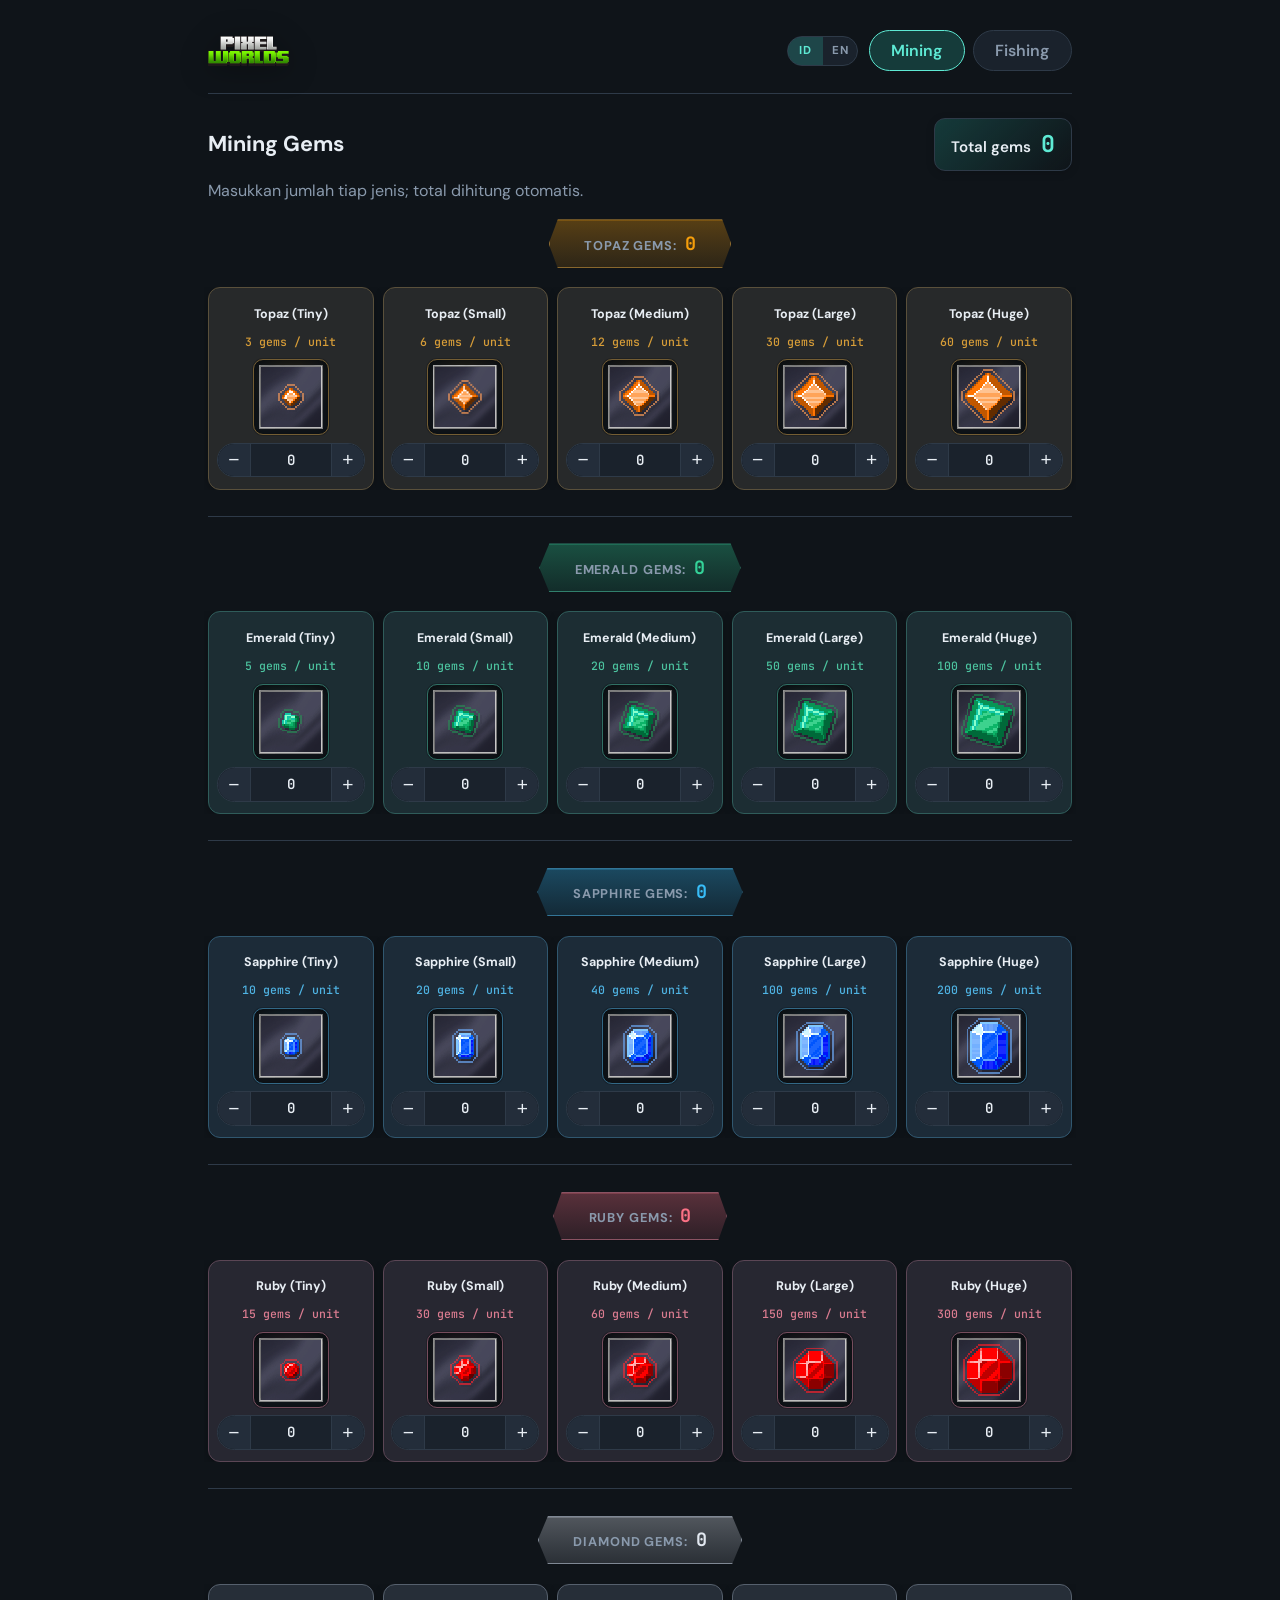
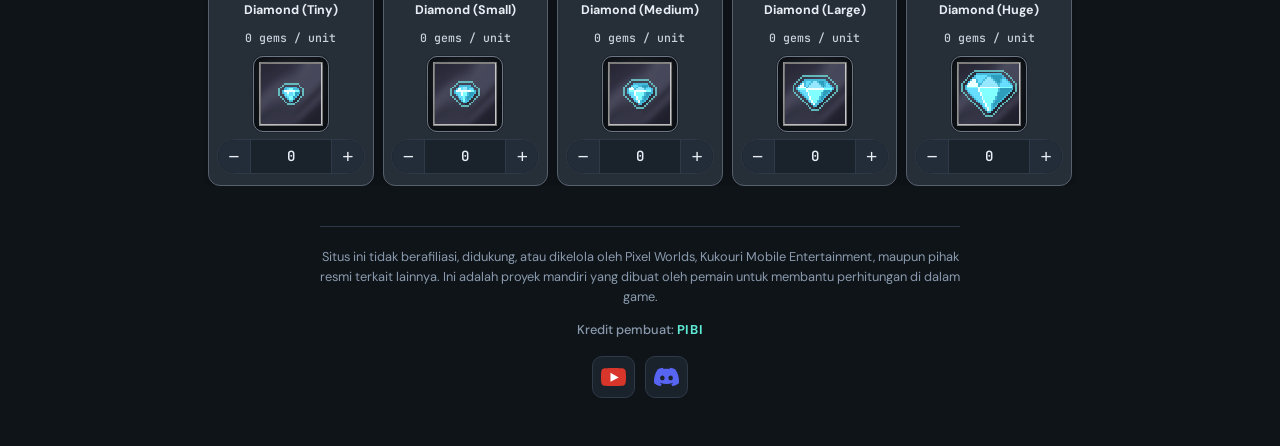
==== index.html @ 727e3070 "Tes" ====
<!DOCTYPE html>
<html lang="id">
  <head>
    <meta charset="UTF-8" />
    <meta name="viewport" content="width=device-width, initial-scale=1" />
    <meta
      name="description"
      content="Fan-made Pixel Worlds gems calculator for mining (and fishing soon). Not affiliated with the game or its publishers."
    />
    <title>Pixel Worlds Tools</title>
    <link rel="icon" href="assets/icon1.png" type="image/png" />
    <link rel="apple-touch-icon" href="assets/icon1.png" />
    <link rel="stylesheet" href="css/styles.css" />
    <link rel="preconnect" href="https://fonts.googleapis.com" />
    <link rel="preconnect" href="https://fonts.gstatic.com" crossorigin />
    <link
      href="https://fonts.googleapis.com/css2?family=DM+Sans:ital,opsz,wght@0,9..40,400;0,9..40,600;0,9..40,700;1,9..40,400&family=JetBrains+Mono:wght@500;700&display=swap"
      rel="stylesheet"
    />
  </head>
  <body>
    <div class="app">
      <header class="top-nav" role="banner">
        <h1 class="brand-heading">
          <img
            class="brand-logo"
            src="assets/pixelworldslogo.png"
            alt="Pixel Worlds"
            decoding="async"
            fetchpriority="high"
          />
        </h1>
        <div class="top-nav-actions">
          <div
            class="lang-toggle"
            role="group"
            data-i18n-attr="aria-label|nav.langAria"
            aria-label="Bahasa"
          >
            <button
              type="button"
              class="lang-btn lang-btn--active"
              data-lang-btn="id"
              data-lang-set="id"
              aria-pressed="true"
            >
              ID
            </button>
            <button
              type="button"
              class="lang-btn"
              data-lang-btn="en"
              data-lang-set="en"
              aria-pressed="false"
            >
              EN
            </button>
          </div>
          <nav
            class="top-nav__tabs tabs"
            data-i18n-attr="aria-label|nav.aria"
            aria-label="Mode kalkulator"
          >
            <button type="button" class="tab tab--active" data-panel="mining" aria-selected="true">
              <span data-i18n="tab.mining">Mining</span>
            </button>
            <button type="button" class="tab" data-panel="fishing" aria-selected="false">
              <span data-i18n="tab.fishing">Fishing</span>
            </button>
          </nav>
        </div>
      </header>

      <main>
        <section id="panel-mining" class="panel panel--active" aria-labelledby="mining-heading">
          <div class="panel-head">
            <h2 id="mining-heading" class="panel-title" data-i18n="mining.title">Mining Gems</h2>
            <div
              class="total-inline"
              role="group"
              data-i18n-attr="aria-label|mining.totalAria"
              aria-label="Total gems mining"
            >
              <span class="total-label" data-i18n="mining.totalLabel">Total gems</span>
              <output id="mining-total" class="total-value" for="mining-rows">0</output>
            </div>
          </div>
          <p class="panel-desc" data-i18n="mining.desc">
            Enter the amount of each type; the total is calculated automatically.
          </p>
          <div id="mining-rows" class="calc-grid"></div>
        </section>

        <section id="panel-fishing" class="panel" hidden aria-labelledby="fishing-heading">
          <h2 id="fishing-heading" class="panel-title" data-i18n="fishing.title">Fishing</h2>
          <p class="panel-desc muted" data-i18n="fishing.placeholder">
            Bagian ini akan ditambahkan setelah mining selesai.
          </p>
        </section>
      </main>

      <footer class="footer">
        <p class="footer-disclaimer" data-i18n="footer.disclaimer"></p>
        <p class="footer-credit" data-i18n-html="footer.creditHtml"></p>
        <nav
          class="footer-social"
          data-i18n-attr="aria-label|footer.socialAria"
          aria-label="Tautan sosial pembuat"
        >
          <a
            class="footer-social-link"
            href="https://www.youtube.com/@pibichori"
            target="_blank"
            rel="noopener noreferrer"
            data-i18n-attr="aria-label|footer.youtubeAria"
            aria-label="YouTube PIBI"
          >
            <img
              class="footer-social-icon"
              src="assets/youtubeicon.svg"
              alt=""
              width="28"
              height="28"
              decoding="async"
            />
          </a>
          <a
            class="footer-social-link"
            href="https://discord.gg/WVyTVnRsJ6"
            target="_blank"
            rel="noopener noreferrer"
            data-i18n-attr="aria-label|footer.discordAria"
            aria-label="Discord"
          >
            <img
              class="footer-social-icon"
              src="assets/discordicon.svg"
              alt=""
              width="28"
              height="28"
              decoding="async"
            />
          </a>
        </nav>
      </footer>
    </div>
    <script src="js/i18n.js"></script>
    <script src="js/mining.js"></script>
    <script src="js/app.js"></script>
  </body>
</html>
---- css/styles.css ----
:root {
  --bg: #0f1419;
  --surface: #1a222c;
  --surface-hover: #232d3a;
  --border: #2e3a48;
  --text: #e8eef4;
  --text-muted: #8a9aad;
  --accent: #5eead4;
  --accent-dim: #2dd4bf33;
  --danger: #f87171;
  font-synthesis: none;
}

*,
*::before,
*::after {
  box-sizing: border-box;
}

body {
  margin: 0;
  min-height: 100vh;
  font-family: "DM Sans", system-ui, sans-serif;
  background: var(--bg);
  color: var(--text);
  line-height: 1.5;
}

.app {
  max-width: min(100%, 58rem);
  margin: 0 auto;
  padding: 1.75rem clamp(1rem, 4vw, 2rem) 3rem;
}

.top-nav {
  display: flex;
  flex-wrap: nowrap;
  align-items: center;
  justify-content: space-between;
  gap: 0.75rem 1rem;
  padding-bottom: 1.2rem;
  margin-bottom: 1.5rem;
  border-bottom: 1px solid var(--border);
}

.brand-heading {
  margin: 0;
  line-height: 0;
  flex: 0 1 auto;
  min-width: 0;
  max-width: 55%;
  box-sizing: border-box;
  padding: 0;
  background: none;
}

.brand-logo {
  display: block;
  width: auto;
  height: auto;
  max-height: 2.85rem;
  max-width: 100%;
  object-fit: contain;
  object-position: left center;
  vertical-align: top;
  image-rendering: auto;
  -webkit-user-drag: none;
  filter: drop-shadow(0 4px 14px rgba(0, 0, 0, 0.3));
}

.top-nav-actions {
  display: flex;
  flex-wrap: nowrap;
  align-items: center;
  gap: 0.55rem 0.65rem;
  flex: 0 0 auto;
  margin-left: auto;
}

.lang-toggle {
  display: flex;
  flex-shrink: 0;
  border-radius: 999px;
  border: 1px solid var(--border);
  background: var(--surface);
  overflow: hidden;
}

.lang-btn {
  font-family: inherit;
  font-size: 0.72rem;
  font-weight: 700;
  letter-spacing: 0.06em;
  padding: 0.4rem 0.55rem;
  min-width: 2.15rem;
  border: none;
  background: transparent;
  color: var(--text-muted);
  cursor: pointer;
  transition: background 0.12s, color 0.12s;
}

.lang-btn:hover {
  color: var(--text);
  background: var(--surface-hover);
}

.lang-btn--active {
  background: var(--accent-dim);
  color: var(--accent);
}

.top-nav__tabs {
  flex: 0 0 auto;
}

.tabs {
  display: flex;
  flex-wrap: nowrap;
  gap: 0.5rem;
  align-items: center;
}

@media (max-width: 420px) {
  .brand-logo {
    max-height: 2.35rem;
  }

  .top-nav-actions {
    gap: 0.4rem;
  }

  .lang-btn {
    padding: 0.35rem 0.45rem;
    min-width: 1.95rem;
    font-size: 0.68rem;
  }

  .tab {
    padding: 0.45rem 0.85rem;
    font-size: 0.9rem;
  }
}

.tab {
  font-family: inherit;
  font-size: 1rem;
  font-weight: 600;
  padding: 0.55rem 1.35rem;
  border-radius: 999px;
  border: 1px solid var(--border);
  background: var(--surface);
  color: var(--text-muted);
  cursor: pointer;
  transition: background 0.15s, color 0.15s, border-color 0.15s;
}

.tab:hover {
  background: var(--surface-hover);
  color: var(--text);
}

.tab--active {
  background: var(--accent-dim);
  border-color: var(--accent);
  color: var(--accent);
}

.panel {
  display: none;
}

.panel--active {
  display: block;
}

.panel-head {
  display: flex;
  flex-wrap: wrap;
  align-items: center;
  justify-content: space-between;
  gap: 0.65rem 1.25rem;
  margin-bottom: 0.55rem;
}

.panel-head .panel-title {
  margin: 0;
  flex: 1 1 12rem;
  min-width: 0;
}

.panel-title {
  margin: 0 0 0.55rem;
  font-size: 1.35rem;
  font-weight: 700;
}

#panel-fishing .panel-title {
  margin-bottom: 0.55rem;
}

.total-inline {
  display: flex;
  flex-wrap: wrap;
  align-items: baseline;
  gap: 0.35rem 0.65rem;
  padding: 0.5rem 1rem;
  background: linear-gradient(135deg, var(--accent-dim), transparent);
  border: 1px solid var(--border);
  border-radius: 11px;
  box-shadow: 0 2px 8px rgba(0, 0, 0, 0.15);
}

.total-inline .total-label {
  font-size: 0.95rem;
}

.total-inline .total-value {
  font-size: 1.45rem;
}

.panel-desc {
  margin: 0 0 1rem;
  color: var(--text-muted);
  font-size: 1rem;
}

.panel-desc.muted {
  font-style: italic;
}

.calc-grid {
  display: flex;
  flex-direction: column;
  gap: 0;
}

.mining-group {
  padding-bottom: 1.65rem;
  margin-bottom: 1.65rem;
  border-bottom: 1px solid var(--border);
}

.mining-group:last-child {
  border-bottom: none;
  margin-bottom: 0;
  padding-bottom: 0;
}

.mining-banner {
  display: flex;
  justify-content: center;
  margin-bottom: 1.2rem;
}

.mining-banner-inner {
  clip-path: polygon(5% 0, 95% 0, 100% 50%, 95% 100%, 5% 100%, 0 50%);
  background: linear-gradient(
    180deg,
    color-mix(in srgb, var(--group-accent) 32%, #0d1218) 0%,
    color-mix(in srgb, var(--group-accent) 14%, #0d1218) 100%
  );
  border: 1px solid color-mix(in srgb, var(--group-accent) 45%, var(--border));
  padding: 0.6rem 2.15rem;
  display: flex;
  align-items: baseline;
  justify-content: center;
  gap: 0.5rem;
  box-shadow:
    inset 0 1px 0 color-mix(in srgb, var(--group-accent) 22%, transparent),
    0 4px 12px rgba(0, 0, 0, 0.25);
}

.mining-banner-label {
  font-weight: 700;
  font-size: 0.8rem;
  letter-spacing: 0.07em;
  color: var(--text-muted);
}

.mining-banner-value {
  font-family: "JetBrains Mono", monospace;
  font-weight: 700;
  font-size: 1.15rem;
  color: var(--group-accent);
}

.mining-cols-wrap {
  overflow-x: auto;
  margin: 0 -0.25rem;
  padding: 0 0.25rem;
  -webkit-overflow-scrolling: touch;
}

.mining-cols {
  display: grid;
  grid-template-columns: repeat(5, minmax(6.75rem, 1fr));
  gap: 0.75rem 0.55rem;
  align-items: start;
  min-width: 0;
}

.mining-cell {
  display: flex;
  flex-direction: column;
  align-items: stretch;
  gap: 0.45rem;
  min-width: 0;
  padding: 0.65rem 0.45rem 0.7rem;
  background: color-mix(in srgb, var(--group-accent) 6%, var(--surface));
  border: 1px solid color-mix(in srgb, var(--group-accent) 22%, var(--border));
  border-radius: 12px;
  box-shadow: 0 2px 10px rgba(0, 0, 0, 0.22);
}

.mining-cell-label {
  font-size: 0.78rem;
  font-weight: 700;
  text-align: center;
  color: var(--text);
  line-height: 1.25;
  min-height: 2.5em;
  display: flex;
  align-items: center;
  justify-content: center;
  hyphens: auto;
}

.mining-cell-rate {
  font-size: 0.72rem;
  font-weight: 500;
  text-align: center;
  font-family: "JetBrains Mono", monospace;
  color: color-mix(in srgb, var(--group-accent) 72%, var(--text-muted));
  line-height: 1.25;
  margin-top: -0.15rem;
}

.mining-icon-slot {
  width: 100%;
  aspect-ratio: 1;
  max-width: 4.75rem;
  margin: 0.2rem auto 0;
  border-radius: 10px;
  border: 1px solid color-mix(in srgb, var(--group-accent) 35%, var(--border));
  background: radial-gradient(
    ellipse 80% 80% at 50% 30%,
    color-mix(in srgb, var(--group-accent) 12%, var(--bg)) 0%,
    var(--bg) 70%
  );
  box-shadow:
    inset 0 2px 10px rgba(0, 0, 0, 0.45),
    0 0 0 1px rgba(0, 0, 0, 0.2);
  display: flex;
  align-items: center;
  justify-content: center;
  overflow: hidden;
}

.mining-icon-slot--empty {
  border-style: dashed;
  border-color: color-mix(in srgb, var(--group-accent) 25%, var(--border));
  background: var(--bg);
  min-height: 4.25rem;
  aspect-ratio: 1;
}

.mining-icon-slot img {
  width: 100%;
  height: 100%;
  object-fit: contain;
  padding: 5px;
  image-rendering: pixelated;
  image-rendering: crisp-edges;
}

.mining-stepper {
  display: flex;
  align-items: stretch;
  border-radius: 999px;
  border: 1px solid var(--border);
  background: var(--bg);
  overflow: hidden;
  width: 100%;
  max-width: 9.25rem;
  margin: 0 auto;
}

.mining-stepper-btn {
  flex: 0 0 2rem;
  min-height: 2.05rem;
  padding: 0;
  border: none;
  background: var(--surface-hover);
  color: var(--text);
  font-size: 1.2rem;
  line-height: 1;
  cursor: pointer;
  transition: background 0.12s;
}

.mining-group .mining-stepper-btn:hover {
  background: color-mix(in srgb, var(--group-accent) 24%, var(--surface));
}

.mining-group .mining-stepper-btn:active {
  background: color-mix(in srgb, var(--group-accent) 38%, var(--surface));
}

.mining-stepper-btn:focus-visible {
  outline: 2px solid var(--group-accent);
  outline-offset: 1px;
  z-index: 1;
}

.mining-stepper-input {
  flex: 1 1 2.5rem;
  min-width: 0;
  width: 100%;
  margin: 0;
  padding: 0.2rem 0.15rem;
  border: none;
  border-left: 1px solid var(--border);
  border-right: 1px solid var(--border);
  border-radius: 0;
  background: var(--surface);
  color: var(--text);
  font-family: "JetBrains Mono", monospace;
  font-size: 0.88rem;
  font-weight: 600;
  text-align: center;
  line-height: 1.2;
  -moz-appearance: textfield;
}

.mining-stepper-input:focus {
  outline: none;
  background: color-mix(in srgb, var(--group-accent) 8%, var(--surface));
}

.mining-stepper-input::-webkit-outer-spin-button,
.mining-stepper-input::-webkit-inner-spin-button {
  -webkit-appearance: none;
  margin: 0;
}

.total-label {
  font-weight: 600;
  font-size: 1.05rem;
}

.total-value {
  font-family: "JetBrains Mono", monospace;
  font-size: 1.55rem;
  font-weight: 700;
  color: var(--accent);
}

.footer {
  margin-top: 2.5rem;
  padding-top: 1.25rem;
  border-top: 1px solid var(--border);
  text-align: center;
  font-size: 0.8rem;
  color: var(--text-muted);
  line-height: 1.55;
  max-width: 40rem;
  margin-left: auto;
  margin-right: auto;
}

.footer-disclaimer {
  margin: 0 0 0.85rem;
}

.footer-credit {
  margin: 0;
  font-weight: 500;
  color: var(--text-muted);
}

.footer-author {
  font-weight: 700;
  color: var(--accent);
  letter-spacing: 0.04em;
}

.footer-social {
  display: flex;
  flex-wrap: wrap;
  align-items: center;
  justify-content: center;
  gap: 0.65rem;
  margin: 1rem 0 0;
}

.footer-social-link {
  display: inline-flex;
  align-items: center;
  justify-content: center;
  width: 2.65rem;
  height: 2.65rem;
  border-radius: 10px;
  border: 1px solid var(--border);
  background: var(--surface);
  transition: background 0.15s, border-color 0.15s, transform 0.12s;
}

.footer-social-link:hover {
  background: var(--surface-hover);
  border-color: color-mix(in srgb, var(--accent) 45%, var(--border));
  transform: translateY(-1px);
}

.footer-social-link:focus-visible {
  outline: 2px solid var(--accent);
  outline-offset: 2px;
}

.footer-social-icon {
  width: 1.55rem;
  height: 1.55rem;
  object-fit: contain;
  pointer-events: none;
}

/* Halaman 404 (Netlify) */
.not-found {
  text-align: center;
  padding-top: clamp(3rem, 12vh, 6rem);
  padding-bottom: 3rem;
}

.not-found__title {
  margin: 0 0 0.75rem;
  font-size: clamp(2.5rem, 8vw, 3.5rem);
  font-weight: 700;
  color: var(--text-muted);
  letter-spacing: 0.08em;
}

.not-found__text {
  margin: 0 0 0.35rem;
  color: var(--text);
  font-size: 1.05rem;
}

.not-found__text--en {
  color: var(--text-muted);
  font-size: 0.95rem;
  margin-bottom: 1.5rem;
}

.not-found__actions {
  margin: 0;
}

.not-found__link {
  display: inline-flex;
  align-items: center;
  font-weight: 600;
  font-size: 1rem;
  color: var(--accent);
  text-decoration: none;
  padding: 0.5rem 1rem;
  border-radius: 999px;
  border: 1px solid var(--border);
  background: var(--surface);
  transition: background 0.15s, border-color 0.15s;
}

.not-found__link:hover {
  background: var(--surface-hover);
  border-color: var(--accent);
}
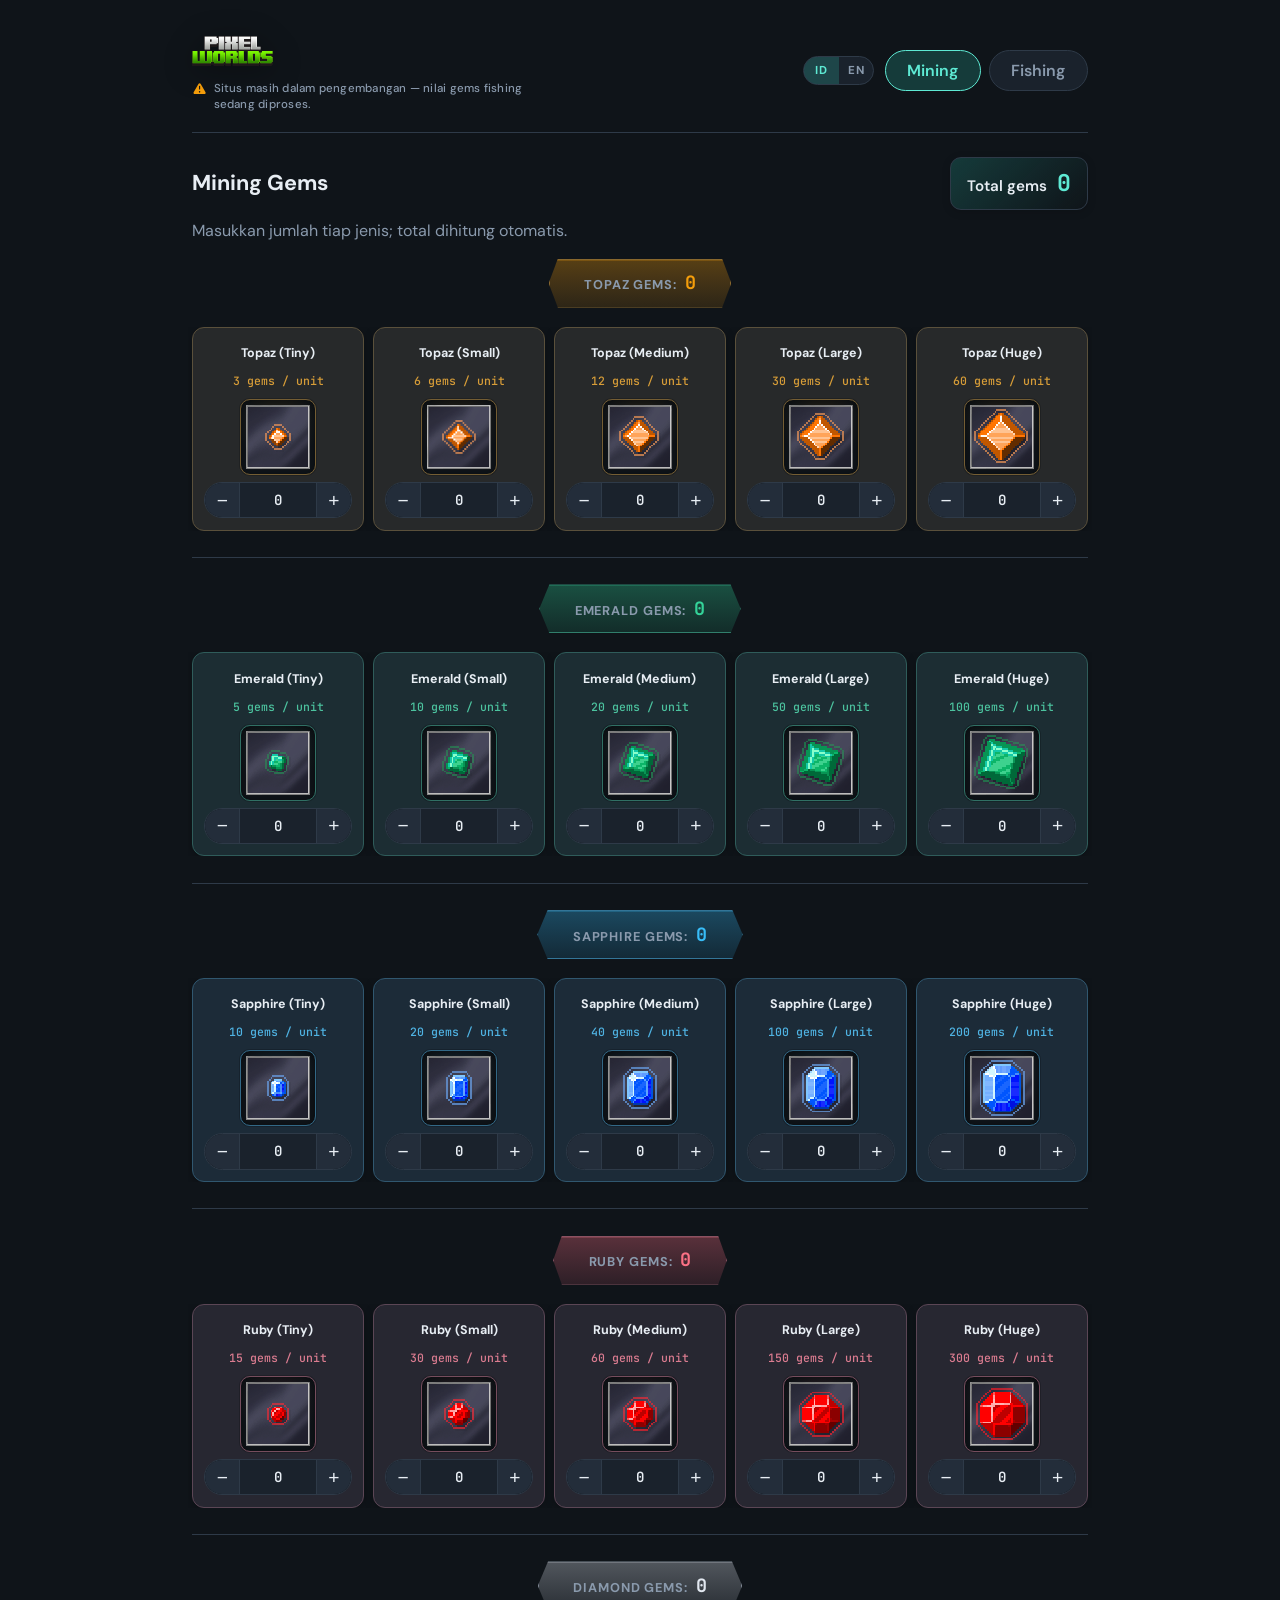
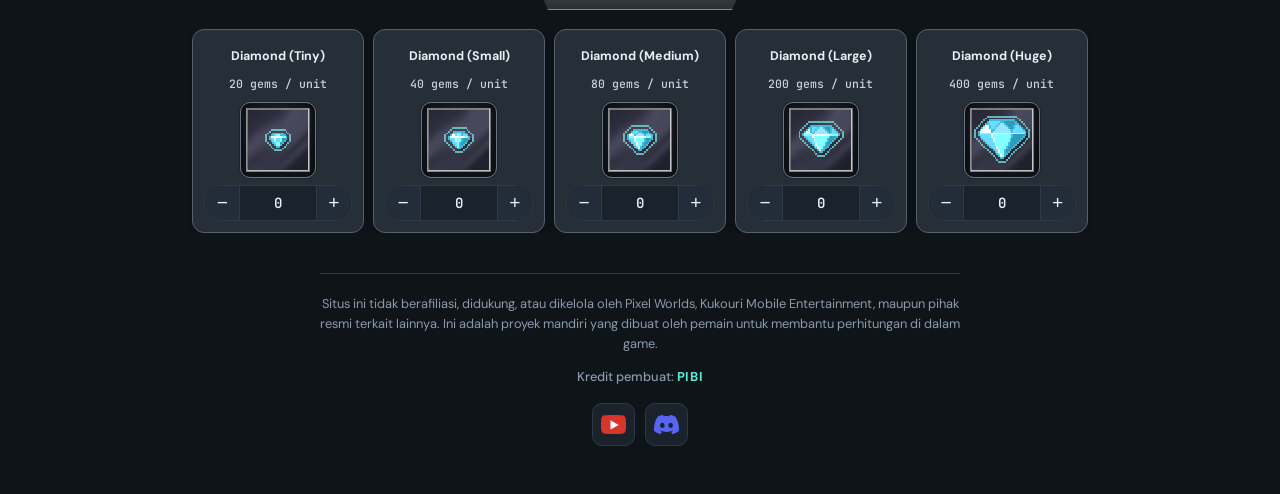
==== commit 660a63e1: "Updated Fishing" ====
--- a/index.html
+++ b/index.html
@@ -2,7 +2,10 @@
 <html lang="id">
   <head>
     <meta charset="UTF-8" />
-    <meta name="viewport" content="width=device-width, initial-scale=1" />
+    <meta
+      name="viewport"
+      content="width=device-width, initial-scale=1, viewport-fit=cover"
+    />
     <meta
       name="description"
       content="Fan-made Pixel Worlds gems calculator for mining (and fishing soon). Not affiliated with the game or its publishers."
@@ -21,15 +24,31 @@
   <body>
     <div class="app">
       <header class="top-nav" role="banner">
-        <h1 class="brand-heading">
-          <img
-            class="brand-logo"
-            src="assets/pixelworldslogo.png"
-            alt="Pixel Worlds"
-            decoding="async"
-            fetchpriority="high"
-          />
-        </h1>
+        <div class="brand-block">
+          <h1 class="brand-heading">
+            <img
+              class="brand-logo"
+              src="assets/pixelworldslogo.png"
+              alt="Pixel Worlds"
+              decoding="async"
+              fetchpriority="high"
+            />
+          </h1>
+          <p class="dev-notice" role="status">
+            <span class="dev-notice__icon" aria-hidden="true">
+              <svg xmlns="http://www.w3.org/2000/svg" viewBox="0 0 20 20" fill="currentColor" width="16" height="16">
+                <path
+                  fill-rule="evenodd"
+                  d="M8.485 2.495c.675-1.171 2.357-1.171 3.032 0l6.28 10.875c.666 1.154-.224 2.595-1.516 2.595H3.72c-1.292 0-2.182-1.441-1.516-2.595l6.28-10.875zM10 5a.75.75 0 01.75.75v3.5a.75.75 0 01-1.5 0v-3.5A.75.75 0 0110 5zm0 9a1 1 0 100-2 1 1 0 000 2z"
+                  clip-rule="evenodd"
+                />
+              </svg>
+            </span>
+            <span class="dev-notice__text" data-i18n="nav.devNotice">
+              Situs masih dalam pengembangan — nilai gems fishing sedang diproses.
+            </span>
+          </p>
+        </div>
         <div class="top-nav-actions">
           <div
             class="lang-toggle"
@@ -92,10 +111,22 @@
         </section>
 
         <section id="panel-fishing" class="panel" hidden aria-labelledby="fishing-heading">
-          <h2 id="fishing-heading" class="panel-title" data-i18n="fishing.title">Fishing</h2>
-          <p class="panel-desc muted" data-i18n="fishing.placeholder">
-            Bagian ini akan ditambahkan setelah mining selesai.
+          <div class="panel-head">
+            <h2 id="fishing-heading" class="panel-title" data-i18n="fishing.title">Fishing Gems</h2>
+            <div
+              class="total-inline"
+              role="group"
+              data-i18n-attr="aria-label|fishing.totalAria"
+              aria-label="Total gems fishing"
+            >
+              <span class="total-label" data-i18n="fishing.totalLabel">Total gems</span>
+              <output id="fishing-total" class="total-value" for="fishing-rows">0</output>
+            </div>
+          </div>
+          <p class="panel-desc" data-i18n="fishing.desc">
+            Masukkan jumlah tiap jenis ikan; total dihitung otomatis.
           </p>
+          <div id="fishing-rows" class="calc-grid"></div>
         </section>
       </main>
 
@@ -146,6 +177,7 @@
     </div>
     <script src="js/i18n.js"></script>
     <script src="js/mining.js"></script>
+    <script src="js/fishing.js"></script>
     <script src="js/app.js"></script>
   </body>
 </html>
--- a/css/styles.css
+++ b/css/styles.css
@@ -20,27 +20,44 @@
 body {
   margin: 0;
   min-height: 100vh;
+  min-height: 100dvh;
   font-family: "DM Sans", system-ui, sans-serif;
   background: var(--bg);
   color: var(--text);
   line-height: 1.5;
+  -webkit-text-size-adjust: 100%;
+  text-size-adjust: 100%;
 }
 
 .app {
   max-width: min(100%, 58rem);
   margin: 0 auto;
-  padding: 1.75rem clamp(1rem, 4vw, 2rem) 3rem;
+  padding-top: calc(1.75rem + env(safe-area-inset-top, 0px));
+  padding-right: max(1rem, calc(env(safe-area-inset-right, 0px) + 0.75rem));
+  padding-bottom: calc(3rem + env(safe-area-inset-bottom, 0px));
+  padding-left: max(1rem, calc(env(safe-area-inset-left, 0px) + 0.75rem));
 }
 
 .top-nav {
   display: flex;
-  flex-wrap: nowrap;
+  flex-wrap: wrap;
   align-items: center;
   justify-content: space-between;
   gap: 0.75rem 1rem;
   padding-bottom: 1.2rem;
   margin-bottom: 1.5rem;
   border-bottom: 1px solid var(--border);
+  row-gap: 0.85rem;
+}
+
+.brand-block {
+  flex: 1 1 auto;
+  min-width: 0;
+  max-width: min(100%, 22rem);
+  display: flex;
+  flex-direction: column;
+  align-items: flex-start;
+  gap: 0.45rem;
 }
 
 .brand-heading {
@@ -48,10 +65,40 @@
   line-height: 0;
   flex: 0 1 auto;
   min-width: 0;
-  max-width: 55%;
+  max-width: 100%;
   box-sizing: border-box;
   padding: 0;
   background: none;
+}
+
+.dev-notice {
+  margin: 0;
+  max-width: 100%;
+  display: flex;
+  align-items: flex-start;
+  gap: 0.4rem;
+  font-size: 0.72rem;
+  font-weight: 500;
+  line-height: 1.4;
+  letter-spacing: 0.02em;
+  color: var(--text-muted);
+}
+
+.dev-notice__icon {
+  flex-shrink: 0;
+  display: flex;
+  margin-top: 0.12em;
+  color: #f59e0b;
+}
+
+.dev-notice__icon svg {
+  display: block;
+  width: 0.95rem;
+  height: 0.95rem;
+}
+
+.dev-notice__text {
+  min-width: 0;
 }
 
 .brand-logo {
@@ -70,10 +117,12 @@
 
 .top-nav-actions {
   display: flex;
-  flex-wrap: nowrap;
-  align-items: center;
+  flex-wrap: wrap;
+  align-items: center;
+  justify-content: flex-end;
   gap: 0.55rem 0.65rem;
-  flex: 0 0 auto;
+  flex: 1 1 auto;
+  min-width: 0;
   margin-left: auto;
 }
 
@@ -97,6 +146,7 @@
   background: transparent;
   color: var(--text-muted);
   cursor: pointer;
+  touch-action: manipulation;
   transition: background 0.12s, color 0.12s;
 }
 
@@ -132,13 +182,15 @@
 
   .lang-btn {
     padding: 0.35rem 0.45rem;
-    min-width: 1.95rem;
+    min-width: 2.5rem;
+    min-height: 2.5rem;
     font-size: 0.68rem;
   }
 
   .tab {
     padding: 0.45rem 0.85rem;
     font-size: 0.9rem;
+    min-height: 2.75rem;
   }
 }
 
@@ -152,6 +204,7 @@
   background: var(--surface);
   color: var(--text-muted);
   cursor: pointer;
+  touch-action: manipulation;
   transition: background 0.15s, color 0.15s, border-color 0.15s;
 }
 
@@ -387,8 +440,8 @@
 }
 
 .mining-stepper-btn {
-  flex: 0 0 2rem;
-  min-height: 2.05rem;
+  flex: 0 0 2.15rem;
+  min-height: 2.15rem;
   padding: 0;
   border: none;
   background: var(--surface-hover);
@@ -396,6 +449,7 @@
   font-size: 1.2rem;
   line-height: 1;
   cursor: pointer;
+  touch-action: manipulation;
   transition: background 0.12s;
 }
 
@@ -418,7 +472,7 @@
   min-width: 0;
   width: 100%;
   margin: 0;
-  padding: 0.2rem 0.15rem;
+  padding: 0.35rem 0.2rem;
   border: none;
   border-left: 1px solid var(--border);
   border-right: 1px solid var(--border);
@@ -524,6 +578,139 @@
   pointer-events: none;
 }
 
+/* ——— Mobile & narrow screens ——— */
+@media (max-width: 40rem) {
+  .mining-cols-wrap {
+    overflow-x: visible;
+    margin-inline: 0;
+    padding-inline: 0;
+  }
+
+  .mining-cols {
+    grid-template-columns: repeat(3, minmax(0, 1fr));
+    gap: 0.65rem 0.5rem;
+    min-width: 0;
+  }
+
+  .mining-cols .mining-cell:nth-child(5) {
+    grid-column: span 2;
+  }
+
+  .mining-banner-inner {
+    padding-inline: clamp(0.65rem, 4vw, 2.15rem);
+    flex-wrap: wrap;
+    justify-content: center;
+    row-gap: 0.2rem;
+  }
+
+  .mining-banner-label {
+    font-size: clamp(0.62rem, 3.2vw, 0.8rem);
+    line-height: 1.25;
+    text-align: center;
+    max-width: 100%;
+    word-break: break-word;
+  }
+
+  .mining-banner-value {
+    font-size: clamp(1rem, 4vw, 1.15rem);
+  }
+
+  .panel-title {
+    font-size: clamp(1.1rem, 4.2vw, 1.35rem);
+  }
+
+  .total-inline .total-value {
+    font-size: clamp(1.15rem, 4.8vw, 1.45rem);
+  }
+
+  .panel-desc {
+    font-size: clamp(0.9rem, 3.5vw, 1rem);
+  }
+}
+
+@media (max-width: 36rem) {
+  .top-nav {
+    flex-direction: column;
+    align-items: stretch;
+  }
+
+  .brand-block {
+    max-width: 100%;
+  }
+
+  .top-nav-actions {
+    width: 100%;
+    margin-left: 0;
+    justify-content: space-between;
+  }
+
+  .lang-btn {
+    min-width: 2.75rem;
+    min-height: 2.75rem;
+  }
+
+  .tab {
+    min-height: 2.75rem;
+  }
+
+  .tabs {
+    flex: 1 1 auto;
+    min-width: 0;
+  }
+
+  .panel-head {
+    flex-direction: column;
+    align-items: stretch;
+  }
+
+  .panel-head .panel-title {
+    flex: none;
+  }
+
+  .total-inline {
+    width: 100%;
+    justify-content: space-between;
+    box-sizing: border-box;
+  }
+}
+
+@media (max-width: 26rem) {
+  .mining-cols {
+    grid-template-columns: repeat(2, minmax(0, 1fr));
+  }
+
+  .mining-cols .mining-cell:nth-child(5) {
+    grid-column: 1 / -1;
+  }
+
+  .mining-cell {
+    padding: 0.55rem 0.35rem 0.6rem;
+  }
+
+  .mining-cell-label {
+    font-size: 0.72rem;
+    min-height: 2.35em;
+  }
+
+  .mining-cell-rate {
+    font-size: 0.68rem;
+  }
+
+  .mining-stepper {
+    max-width: 100%;
+  }
+
+  .mining-stepper-input {
+    font-size: 1rem;
+    min-height: 2.75rem;
+  }
+
+  .mining-stepper-btn {
+    flex: 0 0 2.75rem;
+    min-height: 2.75rem;
+  }
+}
+
 /* Halaman 404 (Netlify) */
 .not-found {
   text-align: center;
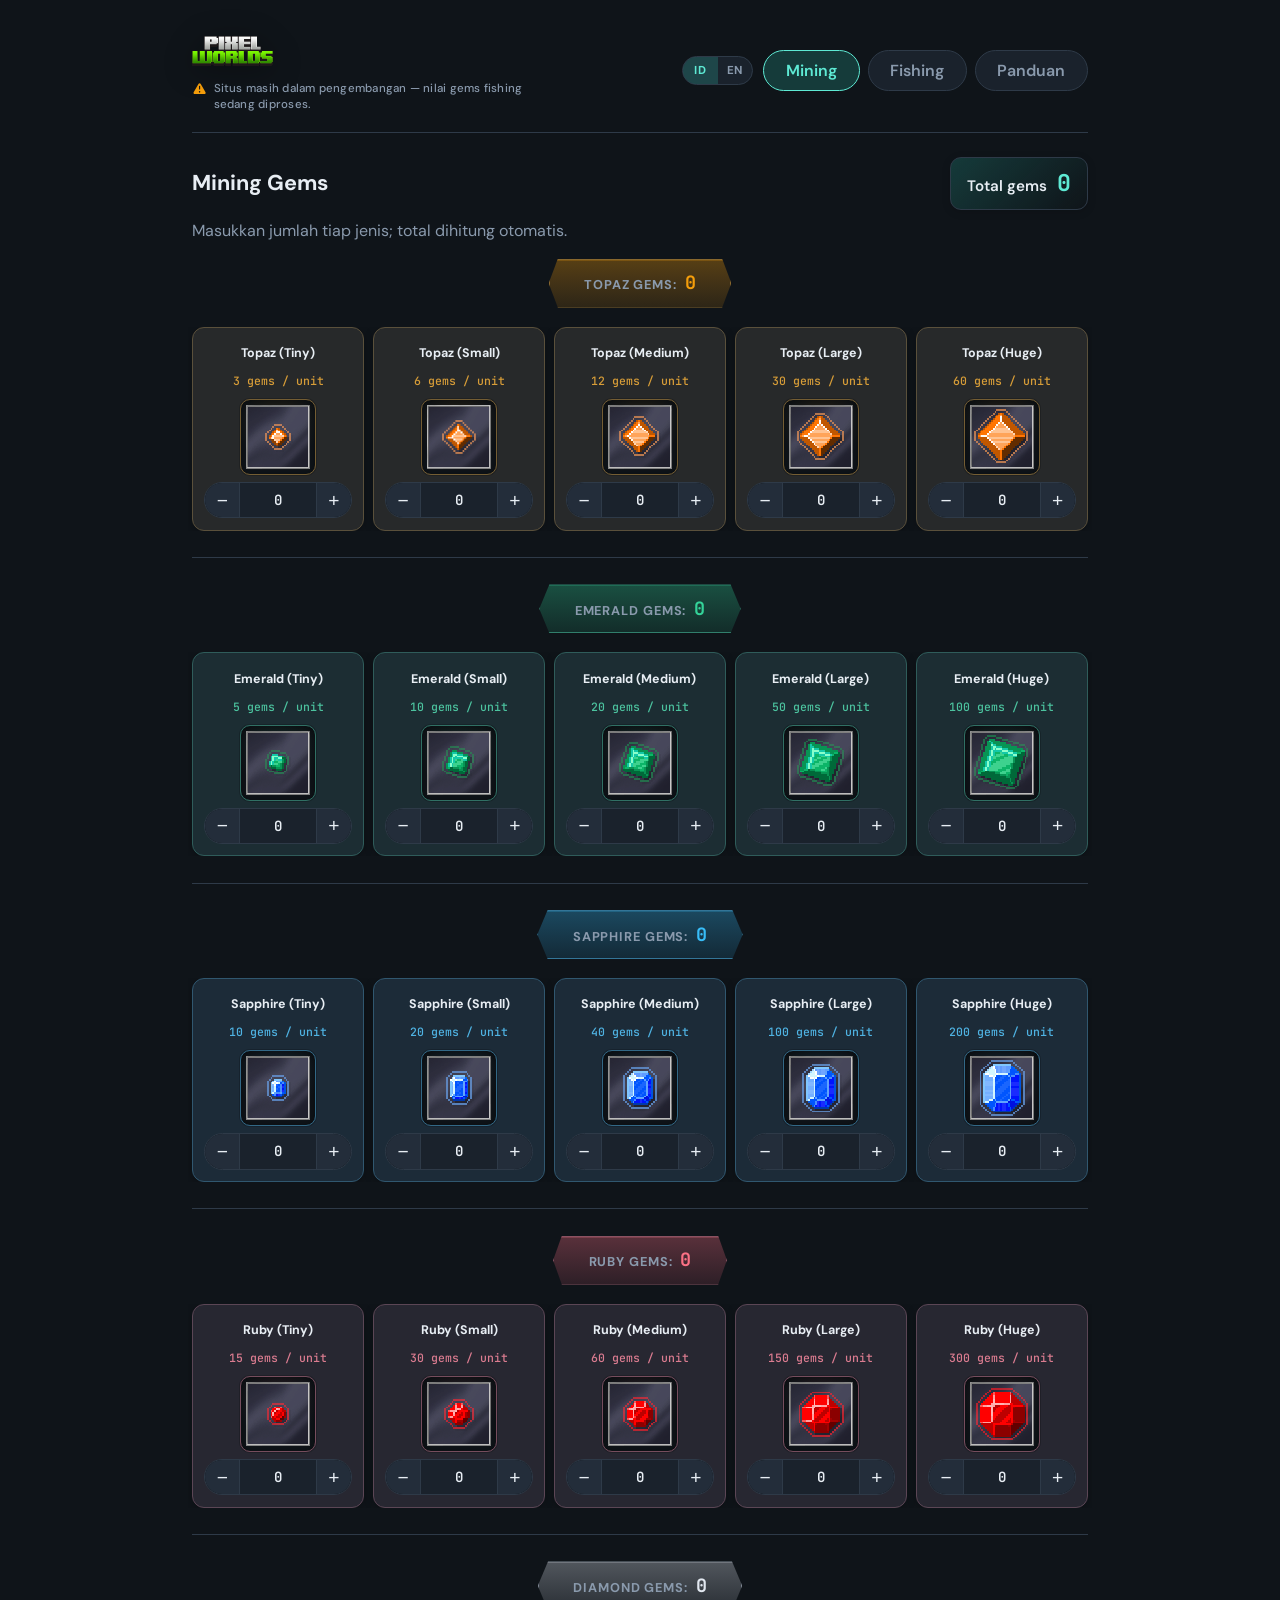
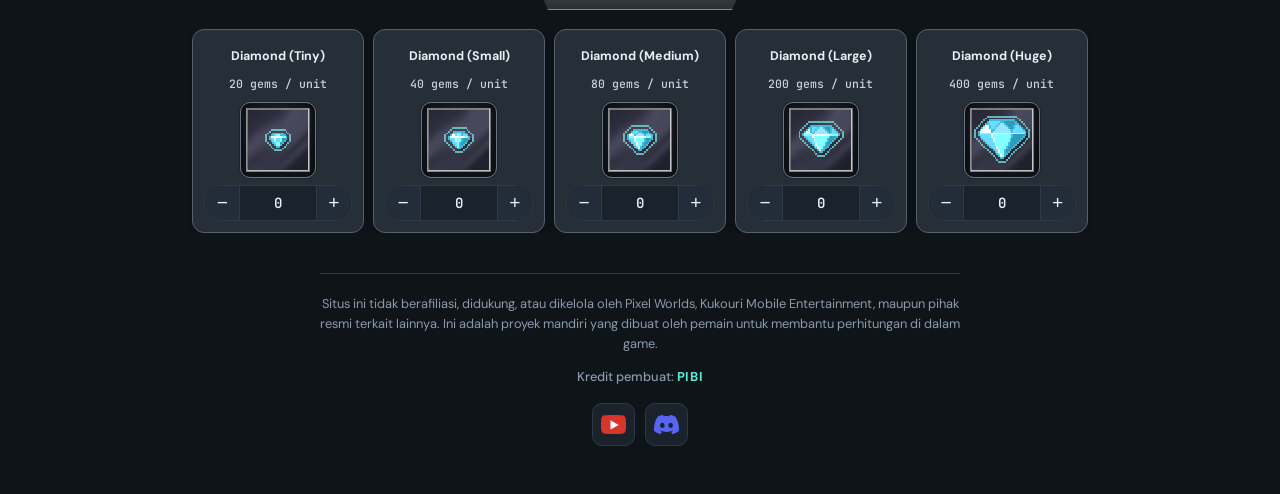
==== commit 749c8029: "Update Guide" ====
--- a/index.html
+++ b/index.html
@@ -78,13 +78,16 @@
           <nav
             class="top-nav__tabs tabs"
             data-i18n-attr="aria-label|nav.aria"
-            aria-label="Mode kalkulator"
+            aria-label="Mode kalkulator dan panduan"
           >
             <button type="button" class="tab tab--active" data-panel="mining" aria-selected="true">
               <span data-i18n="tab.mining">Mining</span>
             </button>
             <button type="button" class="tab" data-panel="fishing" aria-selected="false">
               <span data-i18n="tab.fishing">Fishing</span>
+            </button>
+            <button type="button" class="tab" data-panel="guide" aria-selected="false">
+              <span data-i18n="tab.guide">Guide</span>
             </button>
           </nav>
         </div>
@@ -127,6 +130,81 @@
             Masukkan jumlah tiap jenis ikan; total dihitung otomatis.
           </p>
           <div id="fishing-rows" class="calc-grid"></div>
+        </section>
+
+        <section id="panel-guide" class="panel" hidden aria-labelledby="guide-heading">
+          <div class="panel-head">
+            <h2 id="guide-heading" class="panel-title" data-i18n="guide.title">Guide</h2>
+          </div>
+          <nav
+            class="guide-subtabs"
+            role="tablist"
+            data-i18n-attr="aria-label|guide.subtabsAria"
+            aria-label="Pilih topik panduan"
+          >
+            <button
+              type="button"
+              class="guide-subtab guide-subtab--active"
+              role="tab"
+              data-guide-sub="nether"
+              aria-selected="true"
+            >
+              <span data-i18n="guide.subtab.nether">Nether</span>
+            </button>
+            <button
+              type="button"
+              class="guide-subtab"
+              role="tab"
+              data-guide-sub="mining"
+              disabled
+              aria-selected="false"
+              aria-disabled="true"
+              data-i18n-attr="title|guide.subtabDisabledTitle"
+              title="Segera"
+            >
+              <span data-i18n="guide.subtab.mining">Mining</span>
+            </button>
+            <button
+              type="button"
+              class="guide-subtab"
+              role="tab"
+              data-guide-sub="fishing"
+              disabled
+              aria-selected="false"
+              aria-disabled="true"
+              data-i18n-attr="title|guide.subtabDisabledTitle"
+              title="Segera"
+            >
+              <span data-i18n="guide.subtab.fishing">Fishing</span>
+            </button>
+          </nav>
+
+          <div
+            id="guide-view-nether"
+            class="guide-subpanel guide-subpanel--active"
+            role="tabpanel"
+            data-guide-panel="nether"
+          >
+            <div id="guide-nether-root"></div>
+          </div>
+          <div
+            id="guide-view-mining"
+            class="guide-subpanel"
+            hidden
+            role="tabpanel"
+            data-guide-panel="mining"
+          >
+            <p class="panel-desc muted guide-soon" data-i18n="guide.soon">Segera hadir.</p>
+          </div>
+          <div
+            id="guide-view-fishing"
+            class="guide-subpanel"
+            hidden
+            role="tabpanel"
+            data-guide-panel="fishing"
+          >
+            <p class="panel-desc muted guide-soon" data-i18n="guide.soon">Segera hadir.</p>
+          </div>
         </section>
       </main>
 
@@ -178,6 +256,7 @@
     <script src="js/i18n.js"></script>
     <script src="js/mining.js"></script>
     <script src="js/fishing.js"></script>
+    <script src="js/guide.js"></script>
     <script src="js/app.js"></script>
   </body>
 </html>
--- a/css/styles.css
+++ b/css/styles.css
@@ -166,7 +166,8 @@
 
 .tabs {
   display: flex;
-  flex-wrap: nowrap;
+  flex-wrap: wrap;
+  justify-content: flex-end;
   gap: 0.5rem;
   align-items: center;
 }
@@ -249,6 +250,10 @@
 }
 
 #panel-fishing .panel-title {
+  margin-bottom: 0.55rem;
+}
+
+#panel-guide .panel-title {
   margin-bottom: 0.55rem;
 }
 
@@ -711,6 +716,231 @@
   }
 }
 
+/* ——— Guide (Nether wearables) ——— */
+.guide-subtabs {
+  display: flex;
+  flex-wrap: wrap;
+  gap: 0.45rem;
+  margin-bottom: 1.15rem;
+  padding-bottom: 0.85rem;
+  border-bottom: 1px solid var(--border);
+}
+
+.guide-subtab {
+  font-family: inherit;
+  font-size: 0.85rem;
+  font-weight: 600;
+  padding: 0.45rem 1rem;
+  border-radius: 999px;
+  border: 1px solid var(--border);
+  background: var(--surface);
+  color: var(--text-muted);
+  cursor: pointer;
+  touch-action: manipulation;
+  transition: background 0.12s, color 0.12s, border-color 0.12s, opacity 0.12s;
+}
+
+.guide-subtab:hover:not(:disabled) {
+  background: var(--surface-hover);
+  color: var(--text);
+}
+
+.guide-subtab--active {
+  background: var(--accent-dim);
+  border-color: var(--accent);
+  color: var(--accent);
+}
+
+.guide-subtab:disabled {
+  opacity: 0.42;
+  cursor: not-allowed;
+}
+
+.guide-subpanel {
+  padding-top: 0.25rem;
+}
+
+.guide-soon {
+  margin-top: 0.25rem;
+}
+
+#panel-guide {
+  min-width: 0;
+}
+
+.guide-nether-tiers-wrap {
+  margin: 0;
+  padding: 0;
+  min-width: 0;
+}
+
+.guide-nether-tiers {
+  display: flex;
+  flex-direction: column;
+  gap: 1rem;
+  align-items: stretch;
+  width: 100%;
+}
+
+.guide-nether-tier {
+  display: flex;
+  flex-direction: column;
+  min-width: 0;
+  width: 100%;
+  padding: clamp(0.55rem, 2vw, 0.75rem) clamp(0.5rem, 2.5vw, 0.85rem)
+    clamp(0.65rem, 2vw, 0.85rem);
+  border-radius: 12px;
+  border: 1px solid color-mix(in srgb, var(--tier-accent) 38%, var(--border));
+  background: color-mix(in srgb, var(--tier-accent) 9%, var(--surface));
+  box-shadow: 0 2px 10px rgba(0, 0, 0, 0.2);
+}
+
+.guide-nether-tier-head {
+  display: flex;
+  flex-direction: row;
+  align-items: center;
+  gap: 0.5rem;
+  margin-bottom: 0.6rem;
+  padding-bottom: 0.5rem;
+  border-bottom: 1px solid color-mix(in srgb, var(--tier-accent) 28%, var(--border));
+}
+
+.guide-nether-tier-badge {
+  flex-shrink: 0;
+  width: clamp(2rem, 5.5vw, 2.45rem);
+  height: clamp(2rem, 5.5vw, 2.45rem);
+  display: flex;
+  align-items: center;
+  justify-content: center;
+  border-radius: 10px;
+  font-family: "JetBrains Mono", monospace;
+  font-size: clamp(0.85rem, 2.8vw, 1rem);
+  font-weight: 700;
+  color: var(--bg);
+  background: linear-gradient(
+    145deg,
+    color-mix(in srgb, var(--tier-accent) 92%, #fff) 0%,
+    var(--tier-accent) 100%
+  );
+  box-shadow: 0 2px 6px rgba(0, 0, 0, 0.35);
+}
+
+.guide-nether-tier-titles {
+  min-width: 0;
+  flex: 1;
+  text-align: left;
+}
+
+.guide-nether-tier-title {
+  margin: 0;
+  font-size: clamp(0.72rem, 2.5vw, 0.82rem);
+  font-weight: 700;
+  letter-spacing: 0.04em;
+  text-transform: uppercase;
+  color: var(--text);
+  line-height: 1.2;
+}
+
+.guide-nether-tier-sub {
+  margin: 0.15rem 0 0;
+  font-size: clamp(0.62rem, 2.2vw, 0.7rem);
+  font-weight: 500;
+  color: var(--text-muted);
+  line-height: 1.25;
+}
+
+.guide-nether-tier-body {
+  display: flex;
+  flex-direction: column;
+  gap: clamp(0.4rem, 2vw, 0.55rem);
+  flex: 1;
+  min-height: 0;
+}
+
+.guide-nether-empty {
+  margin: 0;
+  font-size: 0.75rem;
+  line-height: 1.35;
+  color: var(--text-muted);
+  text-align: center;
+}
+
+.guide-wear-row {
+  display: flex;
+  align-items: center;
+  gap: clamp(0.55rem, 3vw, 1rem);
+  padding: clamp(0.45rem, 2.2vw, 0.65rem) clamp(0.4rem, 2vw, 0.65rem);
+  border-radius: 10px;
+  background: color-mix(in srgb, var(--tier-accent) 6%, var(--bg));
+  border: 1px solid color-mix(in srgb, var(--tier-accent) 20%, var(--border));
+}
+
+.guide-wear-icon {
+  flex-shrink: 0;
+  width: clamp(3.35rem, 18vw, 4.75rem);
+  height: clamp(3.35rem, 18vw, 4.75rem);
+  border-radius: 10px;
+  overflow: hidden;
+  border: 1px solid color-mix(in srgb, var(--tier-accent) 30%, var(--border));
+  display: flex;
+  align-items: center;
+  justify-content: center;
+  background: var(--bg);
+}
+
+.guide-wear-icon img {
+  width: 100%;
+  height: 100%;
+  object-fit: contain;
+  padding: clamp(3px, 1vw, 6px);
+}
+
+.guide-wear-icon--placeholder {
+  font-family: "JetBrains Mono", monospace;
+  font-size: clamp(0.85rem, 3.5vw, 1.15rem);
+  font-weight: 700;
+  color: var(--tier-accent);
+}
+
+.guide-wear-slot {
+  display: inline-block;
+  align-self: flex-start;
+  margin-top: 0.1rem;
+  padding: 0.14rem 0.4rem;
+  font-size: clamp(0.58rem, 2vw, 0.65rem);
+  font-weight: 700;
+  letter-spacing: 0.04em;
+  text-transform: uppercase;
+  border-radius: 4px;
+  color: color-mix(in srgb, var(--tier-accent) 85%, var(--text));
+  background: color-mix(in srgb, var(--tier-accent) 14%, var(--bg));
+  border: 1px solid color-mix(in srgb, var(--tier-accent) 35%, var(--border));
+}
+
+.guide-wear-body {
+  min-width: 0;
+  flex: 1;
+  display: flex;
+  flex-direction: column;
+  gap: 0.2rem;
+}
+
+.guide-wear-name {
+  font-size: clamp(0.76rem, 2.8vw, 0.92rem);
+  font-weight: 600;
+  line-height: 1.3;
+  color: var(--text);
+  overflow-wrap: anywhere;
+  word-break: break-word;
+}
+
+.guide-wear-level {
+  font-size: clamp(0.66rem, 2.4vw, 0.78rem);
+  font-weight: 500;
+  font-family: "JetBrains Mono", monospace;
+  color: var(--text-muted);
+}
+
 /* Halaman 404 (Netlify) */
 .not-found {
   text-align: center;
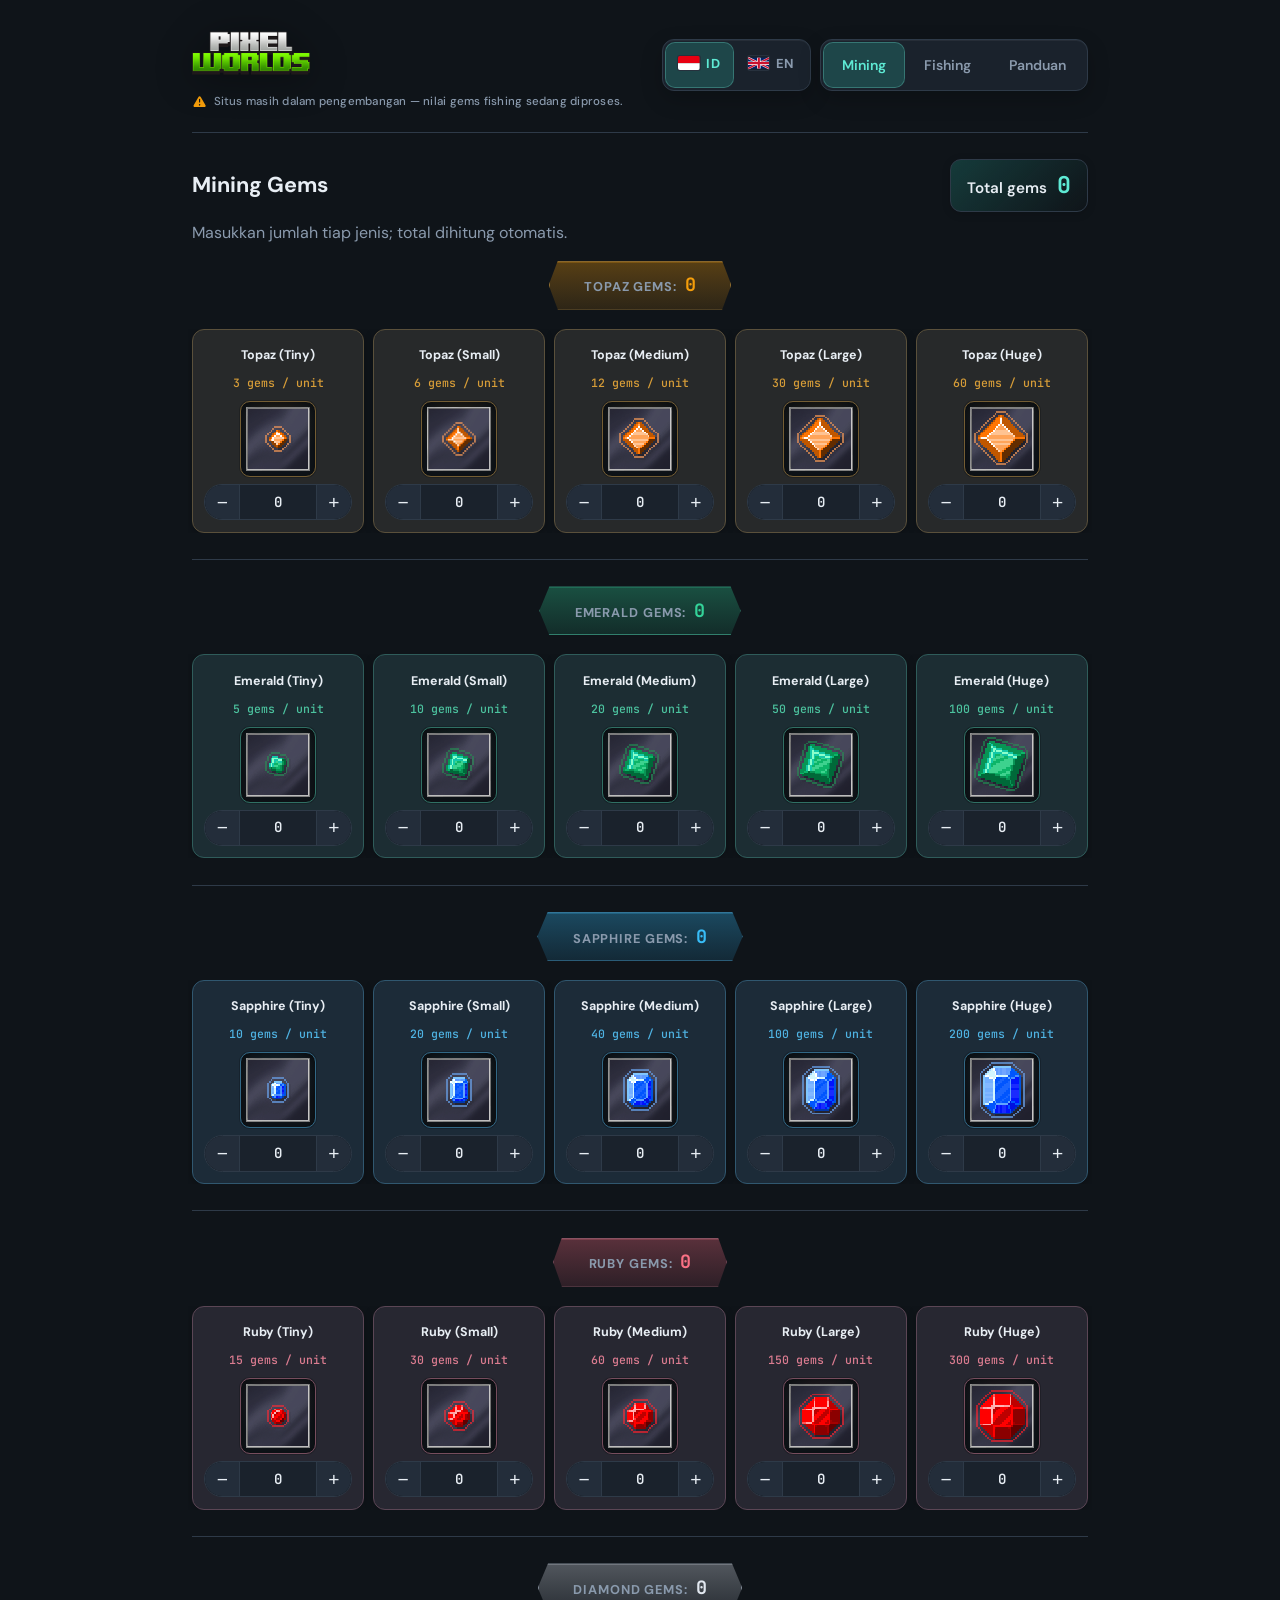
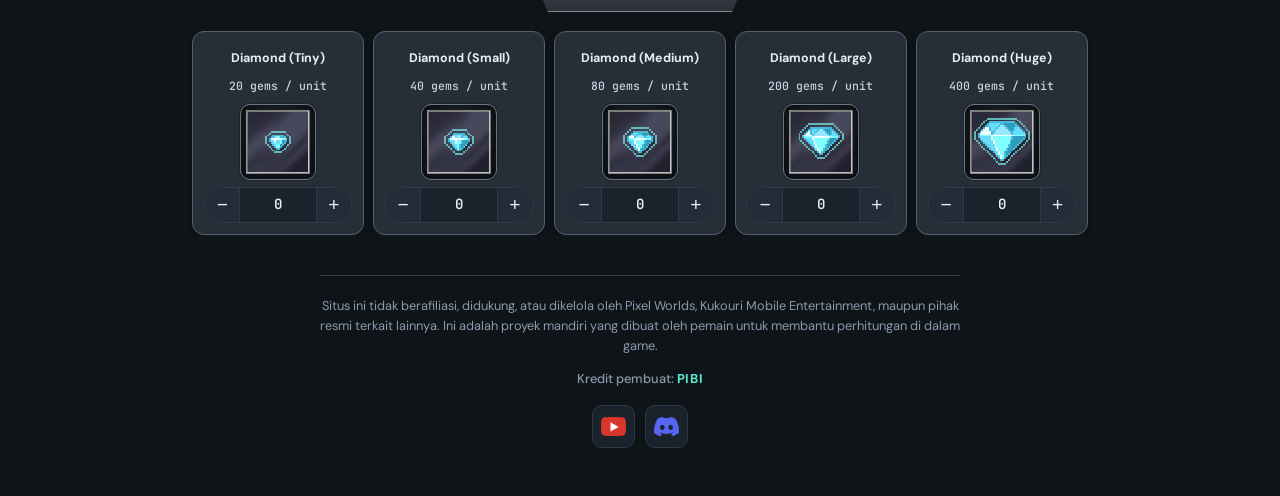
==== commit 77177f28: "Update UI Responsivity" ====
--- a/index.html
+++ b/index.html
@@ -50,46 +50,67 @@
           </p>
         </div>
         <div class="top-nav-actions">
-          <div
-            class="lang-toggle"
-            role="group"
-            data-i18n-attr="aria-label|nav.langAria"
-            aria-label="Bahasa"
-          >
-            <button
-              type="button"
-              class="lang-btn lang-btn--active"
-              data-lang-btn="id"
-              data-lang-set="id"
-              aria-pressed="true"
-            >
-              ID
-            </button>
-            <button
-              type="button"
-              class="lang-btn"
-              data-lang-btn="en"
-              data-lang-set="en"
-              aria-pressed="false"
-            >
-              EN
-            </button>
-          </div>
-          <nav
-            class="top-nav__tabs tabs"
-            data-i18n-attr="aria-label|nav.aria"
-            aria-label="Mode kalkulator dan panduan"
-          >
-            <button type="button" class="tab tab--active" data-panel="mining" aria-selected="true">
-              <span data-i18n="tab.mining">Mining</span>
-            </button>
-            <button type="button" class="tab" data-panel="fishing" aria-selected="false">
-              <span data-i18n="tab.fishing">Fishing</span>
-            </button>
-            <button type="button" class="tab" data-panel="guide" aria-selected="false">
-              <span data-i18n="tab.guide">Guide</span>
-            </button>
-          </nav>
+          <div class="nav-toolbar">
+            <div
+              class="segmented segmented--lang lang-toggle"
+              role="group"
+              data-i18n-attr="aria-label|nav.langAria"
+              aria-label="Bahasa"
+            >
+              <button
+                type="button"
+                class="lang-btn lang-btn--active"
+                data-lang-btn="id"
+                data-lang-set="id"
+                aria-pressed="true"
+              >
+                <span class="lang-btn__inner">
+                  <span class="lang-flag" aria-hidden="true">
+                    <svg viewBox="0 0 3 2" xmlns="http://www.w3.org/2000/svg" focusable="false">
+                      <rect width="3" height="1" fill="#e70011" />
+                      <rect width="3" height="1" y="1" fill="#ffffff" />
+                    </svg>
+                  </span>
+                  <span class="lang-btn__label">ID</span>
+                </span>
+              </button>
+              <button
+                type="button"
+                class="lang-btn"
+                data-lang-btn="en"
+                data-lang-set="en"
+                aria-pressed="false"
+              >
+                <span class="lang-btn__inner">
+                  <span class="lang-flag" aria-hidden="true">
+                    <svg viewBox="0 0 60 30" xmlns="http://www.w3.org/2000/svg" focusable="false">
+                      <path fill="#012169" d="M0 0h60v30H0z" />
+                      <path stroke="#fff" stroke-width="6" d="M0 0l60 30M60 0L0 30" />
+                      <path stroke="#c8102e" stroke-width="4" d="M0 0l60 30M60 0L0 30" />
+                      <path stroke="#fff" stroke-width="10" d="M30 0v30M0 15h60" />
+                      <path stroke="#c8102e" stroke-width="6" d="M30 0v30M0 15h60" />
+                    </svg>
+                  </span>
+                  <span class="lang-btn__label">EN</span>
+                </span>
+              </button>
+            </div>
+            <nav
+              class="segmented segmented--tabs top-nav__tabs tabs"
+              data-i18n-attr="aria-label|nav.aria"
+              aria-label="Mode kalkulator dan panduan"
+            >
+              <button type="button" class="tab tab--active" data-panel="mining" aria-selected="true">
+                <span data-i18n="tab.mining">Mining</span>
+              </button>
+              <button type="button" class="tab" data-panel="fishing" aria-selected="false">
+                <span data-i18n="tab.fishing">Fishing</span>
+              </button>
+              <button type="button" class="tab" data-panel="guide" aria-selected="false">
+                <span data-i18n="tab.guide">Guide</span>
+              </button>
+            </nav>
+          </div>
         </div>
       </header>
 
@@ -137,7 +158,7 @@
             <h2 id="guide-heading" class="panel-title" data-i18n="guide.title">Guide</h2>
           </div>
           <nav
-            class="guide-subtabs"
+            class="guide-subtabs segmented segmented--subtabs"
             role="tablist"
             data-i18n-attr="aria-label|guide.subtabsAria"
             aria-label="Pilih topik panduan"
--- a/css/styles.css
+++ b/css/styles.css
@@ -8,6 +8,11 @@
   --accent: #5eead4;
   --accent-dim: #2dd4bf33;
   --danger: #f87171;
+  --nav-seg-radius: 12px;
+  --nav-seg-inner-radius: 9px;
+  --nav-seg-pad: 3px;
+  --nav-seg-gap: 3px;
+  --nav-seg-height: 2.75rem;
   font-synthesis: none;
 }
 
@@ -27,33 +32,45 @@
   line-height: 1.5;
   -webkit-text-size-adjust: 100%;
   text-size-adjust: 100%;
+  overflow-x: hidden;
+}
+
+main {
+  min-width: 0;
 }
 
 .app {
+  width: 100%;
   max-width: min(100%, 58rem);
   margin: 0 auto;
-  padding-top: calc(1.75rem + env(safe-area-inset-top, 0px));
+  padding-top: calc(1.25rem + env(safe-area-inset-top, 0px));
   padding-right: max(1rem, calc(env(safe-area-inset-right, 0px) + 0.75rem));
   padding-bottom: calc(3rem + env(safe-area-inset-bottom, 0px));
   padding-left: max(1rem, calc(env(safe-area-inset-left, 0px) + 0.75rem));
 }
 
 .top-nav {
-  display: flex;
-  flex-wrap: wrap;
-  align-items: center;
-  justify-content: space-between;
-  gap: 0.75rem 1rem;
-  padding-bottom: 1.2rem;
-  margin-bottom: 1.5rem;
+  display: grid;
+  grid-template-columns: 1fr;
+  align-items: start;
+  gap: clamp(0.85rem, 2.5vw, 1.15rem);
+  padding-bottom: clamp(1rem, 3vw, 1.35rem);
+  margin-bottom: clamp(1.15rem, 3vw, 1.65rem);
   border-bottom: 1px solid var(--border);
-  row-gap: 0.85rem;
+}
+
+@media (min-width: 48rem) {
+  .top-nav {
+    grid-template-columns: minmax(0, 1fr) auto;
+    align-items: center;
+    column-gap: clamp(1rem, 2vw, 1.75rem);
+  }
 }
 
 .brand-block {
   flex: 1 1 auto;
   min-width: 0;
-  max-width: min(100%, 22rem);
+  max-width: min(100%, 32rem);
   display: flex;
   flex-direction: column;
   align-items: flex-start;
@@ -105,49 +122,137 @@
   display: block;
   width: auto;
   height: auto;
-  max-height: 2.85rem;
+  max-height: clamp(2.65rem, 9vw, 4.15rem);
   max-width: 100%;
   object-fit: contain;
   object-position: left center;
   vertical-align: top;
   image-rendering: auto;
   -webkit-user-drag: none;
-  filter: drop-shadow(0 4px 14px rgba(0, 0, 0, 0.3));
+  filter: drop-shadow(0 4px 18px rgba(0, 0, 0, 0.35));
 }
 
 .top-nav-actions {
+  min-width: 0;
+  width: 100%;
+}
+
+@media (min-width: 48rem) {
+  .top-nav-actions {
+    width: auto;
+    justify-self: end;
+  }
+}
+
+.nav-toolbar {
   display: flex;
   flex-wrap: wrap;
-  align-items: center;
-  justify-content: flex-end;
-  gap: 0.55rem 0.65rem;
-  flex: 1 1 auto;
-  min-width: 0;
-  margin-left: auto;
-}
-
-.lang-toggle {
-  display: flex;
-  flex-shrink: 0;
-  border-radius: 999px;
+  align-items: stretch;
+  justify-content: stretch;
+  gap: 0.5rem 0.6rem;
+  width: 100%;
+}
+
+@media (min-width: 48rem) {
+  .nav-toolbar {
+    width: auto;
+    flex-wrap: nowrap;
+    justify-content: flex-end;
+    align-items: center;
+  }
+}
+
+.segmented {
+  display: inline-flex;
+  align-items: stretch;
+  flex-wrap: nowrap;
+  padding: var(--nav-seg-pad);
+  gap: var(--nav-seg-gap);
+  border-radius: var(--nav-seg-radius);
   border: 1px solid var(--border);
   background: var(--surface);
+  box-shadow:
+    0 1px 0 color-mix(in srgb, #fff 5%, transparent) inset,
+    0 8px 22px rgba(0, 0, 0, 0.2);
+}
+
+.segmented--lang {
+  flex: 1 1 auto;
+  min-width: 0;
+}
+
+.segmented--tabs {
+  flex: 2 1 12rem;
+  min-width: 0;
+}
+
+@media (min-width: 48rem) {
+  .segmented--lang {
+    flex: 0 0 auto;
+  }
+
+  .segmented--tabs {
+    flex: 0 1 auto;
+  }
+
+  .segmented--lang .lang-btn {
+    flex: 0 1 auto;
+    min-width: 2.75rem;
+  }
+
+  .segmented--tabs .tab {
+    flex: 0 1 auto;
+    min-width: 0;
+  }
+}
+
+.lang-toggle {
+  display: flex;
+}
+
+.lang-btn__inner {
+  display: inline-flex;
+  align-items: center;
+  justify-content: center;
+  gap: 0.4rem;
+  min-width: 0;
+}
+
+.lang-flag {
+  flex-shrink: 0;
+  width: 1.35rem;
+  height: 0.9rem;
+  border-radius: 2px;
   overflow: hidden;
+  box-shadow: 0 0 0 1px color-mix(in srgb, var(--border) 85%, #000);
+}
+
+.lang-flag svg {
+  display: block;
+  width: 100%;
+  height: 100%;
+}
+
+.lang-btn__label {
+  line-height: 1;
 }
 
 .lang-btn {
   font-family: inherit;
-  font-size: 0.72rem;
+  font-size: 0.8125rem;
   font-weight: 700;
-  letter-spacing: 0.06em;
-  padding: 0.4rem 0.55rem;
-  min-width: 2.15rem;
+  letter-spacing: 0.05em;
+  padding: 0 0.75rem;
+  min-height: var(--nav-seg-height);
+  flex: 1 1 0;
+  min-width: 0;
   border: none;
+  border-radius: var(--nav-seg-inner-radius);
   background: transparent;
   color: var(--text-muted);
   cursor: pointer;
   touch-action: manipulation;
-  transition: background 0.12s, color 0.12s;
+  transition: background 0.14s ease, color 0.14s ease, box-shadow 0.14s ease;
 }
 
 .lang-btn:hover {
@@ -158,55 +263,49 @@
 .lang-btn--active {
   background: var(--accent-dim);
   color: var(--accent);
-}
-
-.top-nav__tabs {
-  flex: 0 0 auto;
+  box-shadow: 0 0 0 1px color-mix(in srgb, var(--accent) 42%, transparent);
+}
+
+.lang-btn:focus-visible {
+  outline: 2px solid var(--accent);
+  outline-offset: 2px;
+}
+
+.top-nav__tabs.tabs {
+  display: flex;
 }
 
 .tabs {
   display: flex;
-  flex-wrap: wrap;
-  justify-content: flex-end;
-  gap: 0.5rem;
-  align-items: center;
-}
-
-@media (max-width: 420px) {
-  .brand-logo {
-    max-height: 2.35rem;
-  }
-
-  .top-nav-actions {
-    gap: 0.4rem;
-  }
-
-  .lang-btn {
-    padding: 0.35rem 0.45rem;
-    min-width: 2.5rem;
-    min-height: 2.5rem;
-    font-size: 0.68rem;
-  }
-
-  .tab {
-    padding: 0.45rem 0.85rem;
-    font-size: 0.9rem;
-    min-height: 2.75rem;
-  }
+  flex-wrap: nowrap;
+  align-items: stretch;
+  gap: var(--nav-seg-gap);
+  justify-content: stretch;
 }
 
 .tab {
   font-family: inherit;
-  font-size: 1rem;
+  font-size: 0.875rem;
   font-weight: 600;
-  padding: 0.55rem 1.35rem;
-  border-radius: 999px;
-  border: 1px solid var(--border);
-  background: var(--surface);
+  padding: 0 clamp(0.65rem, 2.5vw, 1.1rem);
+  min-height: var(--nav-seg-height);
+  flex: 1 1 0;
+  min-width: 0;
+  border: none;
+  border-radius: var(--nav-seg-inner-radius);
+  background: transparent;
   color: var(--text-muted);
   cursor: pointer;
   touch-action: manipulation;
-  transition: background 0.15s, color 0.15s, border-color 0.15s;
+  transition: background 0.14s ease, color 0.14s ease, box-shadow 0.14s ease;
+}
+
+.tab span {
+  display: block;
+  overflow: hidden;
+  text-overflow: ellipsis;
+  white-space: nowrap;
+  text-align: center;
 }
 
 .tab:hover {
@@ -214,10 +313,15 @@
   color: var(--text);
 }
 
+.tab:focus-visible {
+  outline: 2px solid var(--accent);
+  outline-offset: 2px;
+}
+
 .tab--active {
   background: var(--accent-dim);
-  border-color: var(--accent);
   color: var(--accent);
+  box-shadow: 0 0 0 1px color-mix(in srgb, var(--accent) 42%, transparent);
 }
 
 .panel {
@@ -634,33 +738,19 @@
 }
 
 @media (max-width: 36rem) {
-  .top-nav {
+  .brand-block {
+    max-width: 100%;
+  }
+
+  .nav-toolbar {
     flex-direction: column;
     align-items: stretch;
   }
 
-  .brand-block {
-    max-width: 100%;
-  }
-
-  .top-nav-actions {
+  .segmented--lang,
+  .segmented--tabs {
+    flex: 1 1 auto;
     width: 100%;
-    margin-left: 0;
-    justify-content: space-between;
-  }
-
-  .lang-btn {
-    min-width: 2.75rem;
-    min-height: 2.75rem;
-  }
-
-  .tab {
-    min-height: 2.75rem;
-  }
-
-  .tabs {
-    flex: 1 1 auto;
-    min-width: 0;
   }
 
   .panel-head {
@@ -676,6 +766,31 @@
     width: 100%;
     justify-content: space-between;
     box-sizing: border-box;
+  }
+}
+
+@media (max-width: 22rem) {
+  :root {
+    --nav-seg-height: 2.6rem;
+  }
+
+  .tab {
+    font-size: 0.8125rem;
+    padding-inline: 0.5rem;
+  }
+
+  .lang-btn {
+    font-size: 0.75rem;
+    padding-inline: 0.55rem;
+  }
+
+  .lang-btn__inner {
+    gap: 0.3rem;
+  }
+
+  .lang-flag {
+    width: 1.2rem;
+    height: 0.8rem;
   }
 }
 
@@ -724,6 +839,36 @@
   margin-bottom: 1.15rem;
   padding-bottom: 0.85rem;
   border-bottom: 1px solid var(--border);
+}
+
+.guide-subtabs.segmented {
+  flex-wrap: nowrap;
+  gap: var(--nav-seg-gap);
+  padding: var(--nav-seg-pad);
+  padding-bottom: var(--nav-seg-pad);
+  margin-bottom: 1.15rem;
+  border-bottom: none;
+  border-radius: var(--nav-seg-radius);
+  border: 1px solid var(--border);
+  background: var(--surface);
+  box-shadow:
+    0 1px 0 color-mix(in srgb, #fff 5%, transparent) inset,
+    0 8px 22px rgba(0, 0, 0, 0.2);
+  width: 100%;
+  max-width: 100%;
+  box-sizing: border-box;
+  overflow-x: auto;
+  -webkit-overflow-scrolling: touch;
+  scrollbar-width: thin;
+}
+
+.guide-subtabs.segmented::-webkit-scrollbar {
+  height: 4px;
+}
+
+.guide-subtabs.segmented::-webkit-scrollbar-thumb {
+  background: var(--border);
+  border-radius: 4px;
 }
 
 .guide-subtab {
@@ -740,6 +885,28 @@
   transition: background 0.12s, color 0.12s, border-color 0.12s, opacity 0.12s;
 }
 
+.guide-subtabs.segmented .guide-subtab {
+  flex: 1 1 auto;
+  min-width: fit-content;
+  border: none;
+  border-radius: var(--nav-seg-inner-radius);
+  background: transparent;
+  padding: 0 0.85rem;
+  min-height: calc(var(--nav-seg-height) - 2px);
+  font-size: 0.8125rem;
+  box-shadow: none;
+}
+
+.guide-subtabs.segmented .guide-subtab:hover:not(:disabled) {
+  background: var(--surface-hover);
+}
+
+.guide-subtabs.segmented .guide-subtab--active {
+  background: var(--accent-dim);
+  color: var(--accent);
+  box-shadow: 0 0 0 1px color-mix(in srgb, var(--accent) 42%, transparent);
+}
+
 .guide-subtab:hover:not(:disabled) {
   background: var(--surface-hover);
   color: var(--text);
@@ -749,6 +916,11 @@
   background: var(--accent-dim);
   border-color: var(--accent);
   color: var(--accent);
+}
+
+.guide-subtab:focus-visible {
+  outline: 2px solid var(--accent);
+  outline-offset: 2px;
 }
 
 .guide-subtab:disabled {
@@ -833,12 +1005,11 @@
 
 .guide-nether-tier-title {
   margin: 0;
-  font-size: clamp(0.72rem, 2.5vw, 0.82rem);
+  font-size: clamp(0.78rem, 2.6vw, 0.9rem);
   font-weight: 700;
-  letter-spacing: 0.04em;
-  text-transform: uppercase;
+  letter-spacing: 0.02em;
   color: var(--text);
-  line-height: 1.2;
+  line-height: 1.25;
 }
 
 .guide-nether-tier-sub {
@@ -941,7 +1112,7 @@
   color: var(--text-muted);
 }
 
-/* Halaman 404 (Netlify) */
+/* Halaman 404 */
 .not-found {
   text-align: center;
   padding-top: clamp(3rem, 12vh, 6rem);
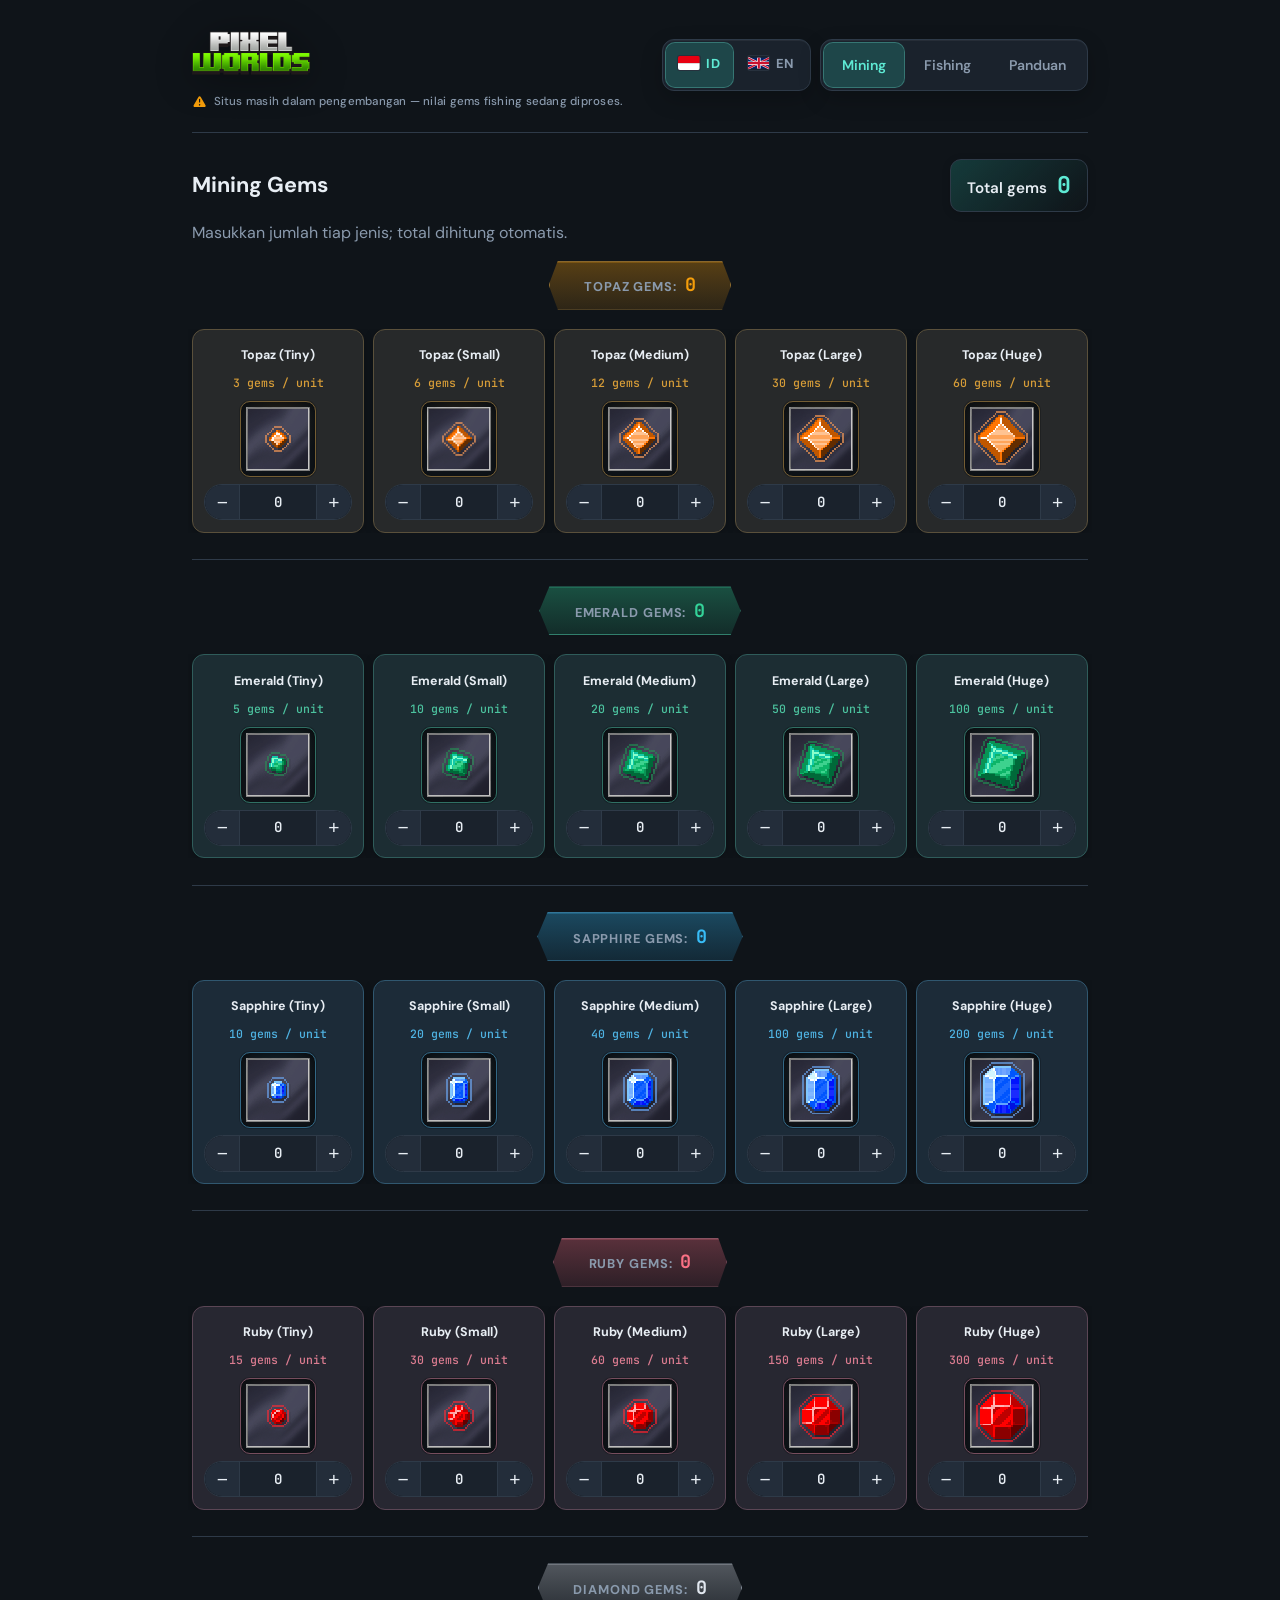
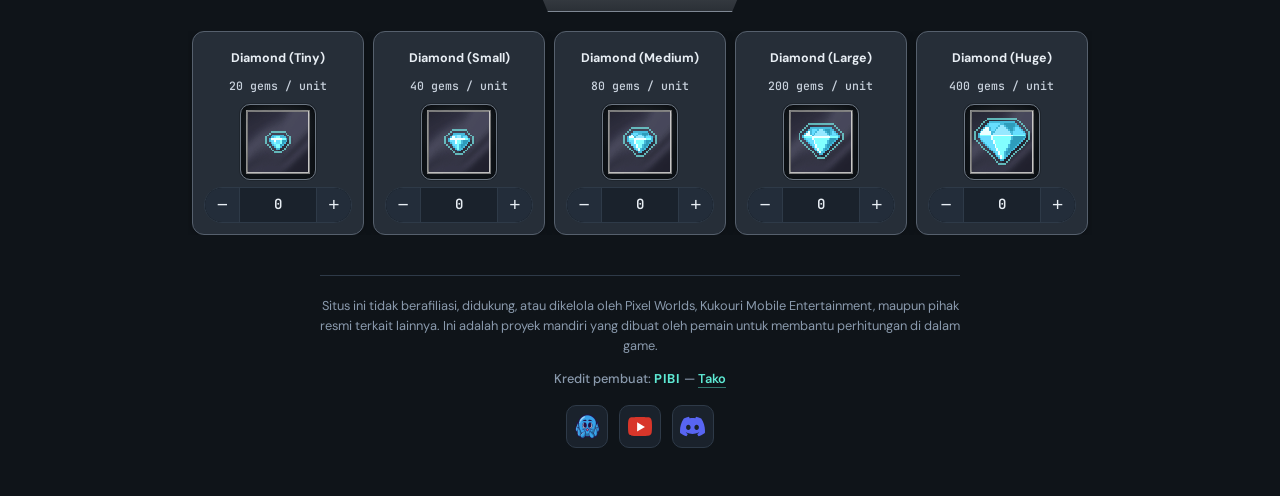
==== commit 6eb64db4: "Update Guide Nether Tips" ====
--- a/index.html
+++ b/index.html
@@ -239,6 +239,23 @@
         >
           <a
             class="footer-social-link"
+            href="https://tako.id/PIBICh"
+            target="_blank"
+            rel="noopener noreferrer"
+            data-i18n-attr="aria-label|footer.takoAria"
+            aria-label="PIBI di Tako"
+          >
+            <img
+              class="footer-social-icon footer-social-icon--tako"
+              src="assets/takoicon.png"
+              alt=""
+              width="28"
+              height="28"
+              decoding="async"
+            />
+          </a>
+          <a
+            class="footer-social-link"
             href="https://www.youtube.com/@pibichori"
             target="_blank"
             rel="noopener noreferrer"
--- a/css/styles.css
+++ b/css/styles.css
@@ -646,6 +646,29 @@
   font-weight: 700;
   color: var(--accent);
   letter-spacing: 0.04em;
+}
+
+.footer-credit-link {
+  font-weight: 600;
+  color: var(--accent);
+  text-decoration: none;
+  border-bottom: 1px solid color-mix(in srgb, var(--accent) 45%, transparent);
+  transition: color 0.15s ease, border-color 0.15s ease;
+}
+
+.footer-credit-link:hover {
+  color: color-mix(in srgb, var(--accent) 88%, #fff);
+  border-bottom-color: var(--accent);
+}
+
+.footer-credit-link:focus-visible {
+  outline: 2px solid var(--accent);
+  outline-offset: 2px;
+  border-radius: 2px;
+}
+
+.footer-social-icon--tako {
+  object-fit: contain;
 }
 
 .footer-social {
@@ -940,10 +963,44 @@
   min-width: 0;
 }
 
+.guide-nether-tip {
+  margin: 0 0 1.1rem;
+  padding: clamp(0.65rem, 2.2vw, 0.85rem) clamp(0.75rem, 2.5vw, 1rem);
+  border-radius: 12px;
+  border: 1px solid color-mix(in srgb, var(--accent) 28%, var(--border));
+  border-left-width: 4px;
+  border-left-color: var(--accent);
+  background: color-mix(in srgb, var(--accent) 8%, var(--surface));
+  box-shadow: 0 2px 10px rgba(0, 0, 0, 0.18);
+}
+
+.guide-nether-tip__title {
+  margin: 0 0 0.35rem;
+  font-size: clamp(0.78rem, 2.4vw, 0.88rem);
+  font-weight: 700;
+  letter-spacing: 0.04em;
+  text-transform: uppercase;
+  color: var(--accent);
+}
+
+.guide-nether-tip__title:not(:first-child) {
+  margin-top: 0.85rem;
+}
+
+.guide-nether-tip__text {
+  margin: 0;
+  font-size: clamp(0.84rem, 2.6vw, 0.95rem);
+  font-weight: 500;
+  line-height: 1.45;
+  color: var(--text);
+}
+
 .guide-nether-tiers-wrap {
   margin: 0;
   padding: 0;
   min-width: 0;
+  display: flex;
+  flex-direction: column;
 }
 
 .guide-nether-tiers {
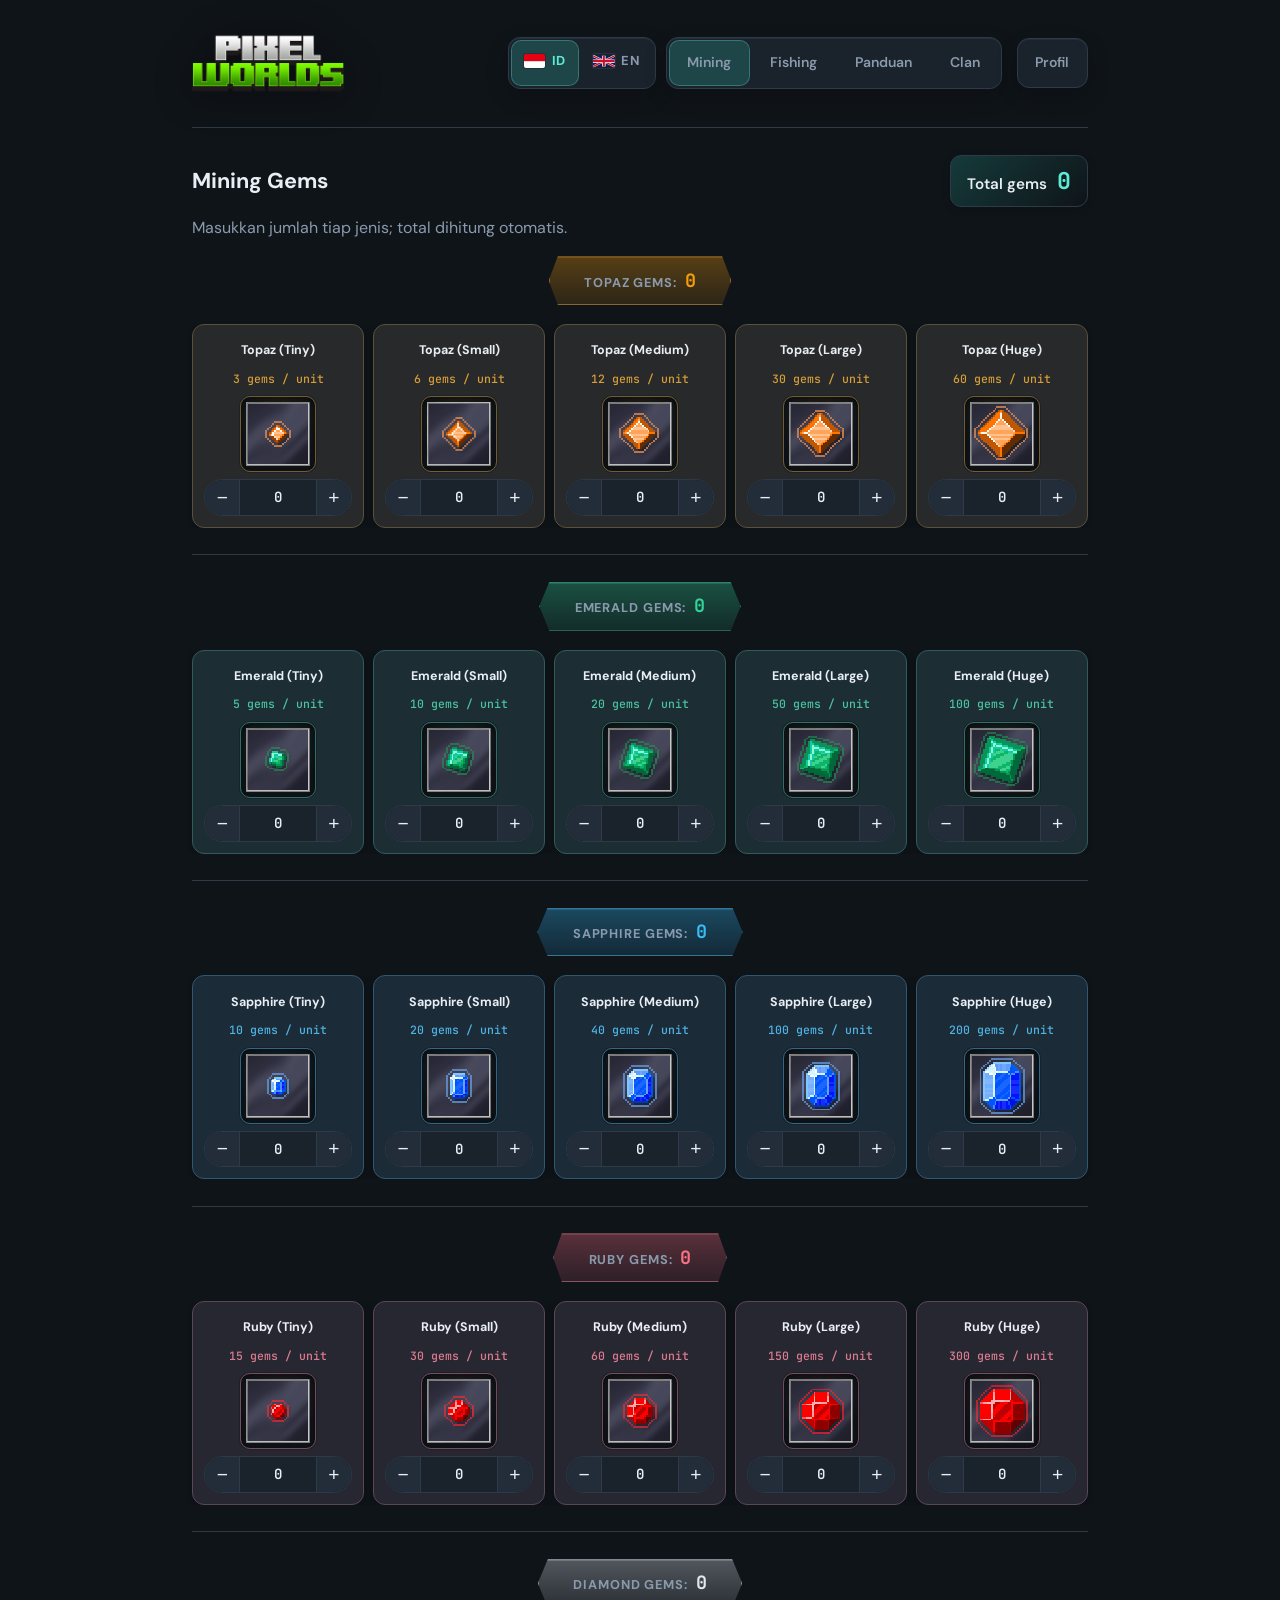
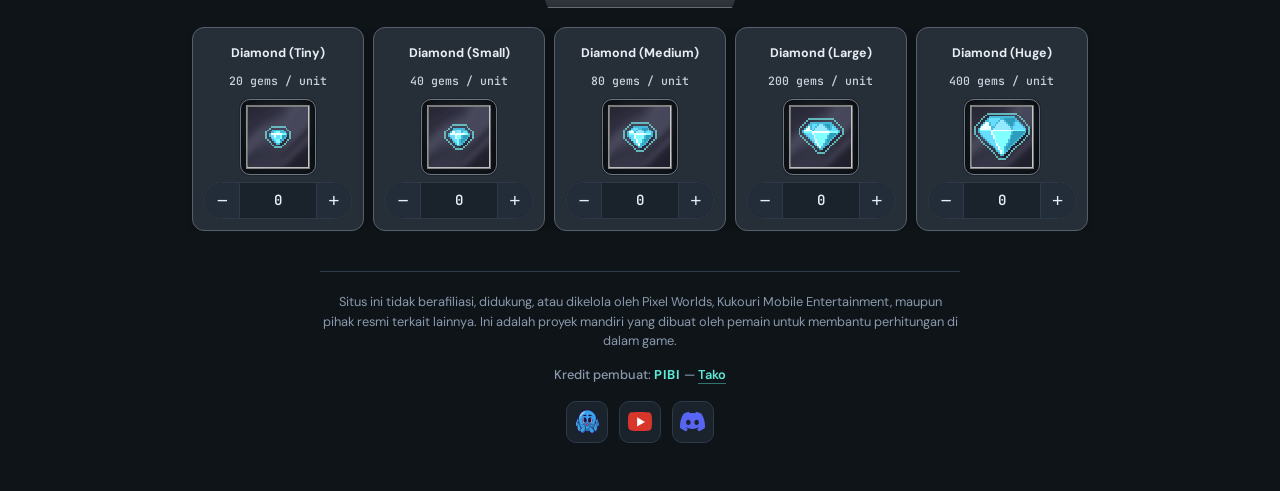
==== commit 8f0c1d97: "Update Besar Rahasia" ====
--- a/index.html
+++ b/index.html
@@ -2,299 +2,15 @@
 <html lang="id">
   <head>
     <meta charset="UTF-8" />
-    <meta
-      name="viewport"
-      content="width=device-width, initial-scale=1, viewport-fit=cover"
-    />
-    <meta
-      name="description"
-      content="Fan-made Pixel Worlds gems calculator for mining (and fishing soon). Not affiliated with the game or its publishers."
-    />
+    <meta name="viewport" content="width=device-width, initial-scale=1" />
+    <meta http-equiv="refresh" content="0; url=mining.html" />
+    <link rel="canonical" href="mining.html" />
     <title>Pixel Worlds Tools</title>
-    <link rel="icon" href="assets/icon1.png" type="image/png" />
-    <link rel="apple-touch-icon" href="assets/icon1.png" />
-    <link rel="stylesheet" href="css/styles.css" />
-    <link rel="preconnect" href="https://fonts.googleapis.com" />
-    <link rel="preconnect" href="https://fonts.gstatic.com" crossorigin />
-    <link
-      href="https://fonts.googleapis.com/css2?family=DM+Sans:ital,opsz,wght@0,9..40,400;0,9..40,600;0,9..40,700;1,9..40,400&family=JetBrains+Mono:wght@500;700&display=swap"
-      rel="stylesheet"
-    />
+    <script>
+      location.replace("mining.html");
+    </script>
   </head>
   <body>
-    <div class="app">
-      <header class="top-nav" role="banner">
-        <div class="brand-block">
-          <h1 class="brand-heading">
-            <img
-              class="brand-logo"
-              src="assets/pixelworldslogo.png"
-              alt="Pixel Worlds"
-              decoding="async"
-              fetchpriority="high"
-            />
-          </h1>
-          <p class="dev-notice" role="status">
-            <span class="dev-notice__icon" aria-hidden="true">
-              <svg xmlns="http://www.w3.org/2000/svg" viewBox="0 0 20 20" fill="currentColor" width="16" height="16">
-                <path
-                  fill-rule="evenodd"
-                  d="M8.485 2.495c.675-1.171 2.357-1.171 3.032 0l6.28 10.875c.666 1.154-.224 2.595-1.516 2.595H3.72c-1.292 0-2.182-1.441-1.516-2.595l6.28-10.875zM10 5a.75.75 0 01.75.75v3.5a.75.75 0 01-1.5 0v-3.5A.75.75 0 0110 5zm0 9a1 1 0 100-2 1 1 0 000 2z"
-                  clip-rule="evenodd"
-                />
-              </svg>
-            </span>
-            <span class="dev-notice__text" data-i18n="nav.devNotice">
-              Situs masih dalam pengembangan — nilai gems fishing sedang diproses.
-            </span>
-          </p>
-        </div>
-        <div class="top-nav-actions">
-          <div class="nav-toolbar">
-            <div
-              class="segmented segmented--lang lang-toggle"
-              role="group"
-              data-i18n-attr="aria-label|nav.langAria"
-              aria-label="Bahasa"
-            >
-              <button
-                type="button"
-                class="lang-btn lang-btn--active"
-                data-lang-btn="id"
-                data-lang-set="id"
-                aria-pressed="true"
-              >
-                <span class="lang-btn__inner">
-                  <span class="lang-flag" aria-hidden="true">
-                    <svg viewBox="0 0 3 2" xmlns="http://www.w3.org/2000/svg" focusable="false">
-                      <rect width="3" height="1" fill="#e70011" />
-                      <rect width="3" height="1" y="1" fill="#ffffff" />
-                    </svg>
-                  </span>
-                  <span class="lang-btn__label">ID</span>
-                </span>
-              </button>
-              <button
-                type="button"
-                class="lang-btn"
-                data-lang-btn="en"
-                data-lang-set="en"
-                aria-pressed="false"
-              >
-                <span class="lang-btn__inner">
-                  <span class="lang-flag" aria-hidden="true">
-                    <svg viewBox="0 0 60 30" xmlns="http://www.w3.org/2000/svg" focusable="false">
-                      <path fill="#012169" d="M0 0h60v30H0z" />
-                      <path stroke="#fff" stroke-width="6" d="M0 0l60 30M60 0L0 30" />
-                      <path stroke="#c8102e" stroke-width="4" d="M0 0l60 30M60 0L0 30" />
-                      <path stroke="#fff" stroke-width="10" d="M30 0v30M0 15h60" />
-                      <path stroke="#c8102e" stroke-width="6" d="M30 0v30M0 15h60" />
-                    </svg>
-                  </span>
-                  <span class="lang-btn__label">EN</span>
-                </span>
-              </button>
-            </div>
-            <nav
-              class="segmented segmented--tabs top-nav__tabs tabs"
-              data-i18n-attr="aria-label|nav.aria"
-              aria-label="Mode kalkulator dan panduan"
-            >
-              <button type="button" class="tab tab--active" data-panel="mining" aria-selected="true">
-                <span data-i18n="tab.mining">Mining</span>
-              </button>
-              <button type="button" class="tab" data-panel="fishing" aria-selected="false">
-                <span data-i18n="tab.fishing">Fishing</span>
-              </button>
-              <button type="button" class="tab" data-panel="guide" aria-selected="false">
-                <span data-i18n="tab.guide">Guide</span>
-              </button>
-            </nav>
-          </div>
-        </div>
-      </header>
-
-      <main>
-        <section id="panel-mining" class="panel panel--active" aria-labelledby="mining-heading">
-          <div class="panel-head">
-            <h2 id="mining-heading" class="panel-title" data-i18n="mining.title">Mining Gems</h2>
-            <div
-              class="total-inline"
-              role="group"
-              data-i18n-attr="aria-label|mining.totalAria"
-              aria-label="Total gems mining"
-            >
-              <span class="total-label" data-i18n="mining.totalLabel">Total gems</span>
-              <output id="mining-total" class="total-value" for="mining-rows">0</output>
-            </div>
-          </div>
-          <p class="panel-desc" data-i18n="mining.desc">
-            Enter the amount of each type; the total is calculated automatically.
-          </p>
-          <div id="mining-rows" class="calc-grid"></div>
-        </section>
-
-        <section id="panel-fishing" class="panel" hidden aria-labelledby="fishing-heading">
-          <div class="panel-head">
-            <h2 id="fishing-heading" class="panel-title" data-i18n="fishing.title">Fishing Gems</h2>
-            <div
-              class="total-inline"
-              role="group"
-              data-i18n-attr="aria-label|fishing.totalAria"
-              aria-label="Total gems fishing"
-            >
-              <span class="total-label" data-i18n="fishing.totalLabel">Total gems</span>
-              <output id="fishing-total" class="total-value" for="fishing-rows">0</output>
-            </div>
-          </div>
-          <p class="panel-desc" data-i18n="fishing.desc">
-            Masukkan jumlah tiap jenis ikan; total dihitung otomatis.
-          </p>
-          <div id="fishing-rows" class="calc-grid"></div>
-        </section>
-
-        <section id="panel-guide" class="panel" hidden aria-labelledby="guide-heading">
-          <div class="panel-head">
-            <h2 id="guide-heading" class="panel-title" data-i18n="guide.title">Guide</h2>
-          </div>
-          <nav
-            class="guide-subtabs segmented segmented--subtabs"
-            role="tablist"
-            data-i18n-attr="aria-label|guide.subtabsAria"
-            aria-label="Pilih topik panduan"
-          >
-            <button
-              type="button"
-              class="guide-subtab guide-subtab--active"
-              role="tab"
-              data-guide-sub="nether"
-              aria-selected="true"
-            >
-              <span data-i18n="guide.subtab.nether">Nether</span>
-            </button>
-            <button
-              type="button"
-              class="guide-subtab"
-              role="tab"
-              data-guide-sub="mining"
-              disabled
-              aria-selected="false"
-              aria-disabled="true"
-              data-i18n-attr="title|guide.subtabDisabledTitle"
-              title="Segera"
-            >
-              <span data-i18n="guide.subtab.mining">Mining</span>
-            </button>
-            <button
-              type="button"
-              class="guide-subtab"
-              role="tab"
-              data-guide-sub="fishing"
-              disabled
-              aria-selected="false"
-              aria-disabled="true"
-              data-i18n-attr="title|guide.subtabDisabledTitle"
-              title="Segera"
-            >
-              <span data-i18n="guide.subtab.fishing">Fishing</span>
-            </button>
-          </nav>
-
-          <div
-            id="guide-view-nether"
-            class="guide-subpanel guide-subpanel--active"
-            role="tabpanel"
-            data-guide-panel="nether"
-          >
-            <div id="guide-nether-root"></div>
-          </div>
-          <div
-            id="guide-view-mining"
-            class="guide-subpanel"
-            hidden
-            role="tabpanel"
-            data-guide-panel="mining"
-          >
-            <p class="panel-desc muted guide-soon" data-i18n="guide.soon">Segera hadir.</p>
-          </div>
-          <div
-            id="guide-view-fishing"
-            class="guide-subpanel"
-            hidden
-            role="tabpanel"
-            data-guide-panel="fishing"
-          >
-            <p class="panel-desc muted guide-soon" data-i18n="guide.soon">Segera hadir.</p>
-          </div>
-        </section>
-      </main>
-
-      <footer class="footer">
-        <p class="footer-disclaimer" data-i18n="footer.disclaimer"></p>
-        <p class="footer-credit" data-i18n-html="footer.creditHtml"></p>
-        <nav
-          class="footer-social"
-          data-i18n-attr="aria-label|footer.socialAria"
-          aria-label="Tautan sosial pembuat"
-        >
-          <a
-            class="footer-social-link"
-            href="https://tako.id/PIBICh"
-            target="_blank"
-            rel="noopener noreferrer"
-            data-i18n-attr="aria-label|footer.takoAria"
-            aria-label="PIBI di Tako"
-          >
-            <img
-              class="footer-social-icon footer-social-icon--tako"
-              src="assets/takoicon.png"
-              alt=""
-              width="28"
-              height="28"
-              decoding="async"
-            />
-          </a>
-          <a
-            class="footer-social-link"
-            href="https://www.youtube.com/@pibichori"
-            target="_blank"
-            rel="noopener noreferrer"
-            data-i18n-attr="aria-label|footer.youtubeAria"
-            aria-label="YouTube PIBI"
-          >
-            <img
-              class="footer-social-icon"
-              src="assets/youtubeicon.svg"
-              alt=""
-              width="28"
-              height="28"
-              decoding="async"
-            />
-          </a>
-          <a
-            class="footer-social-link"
-            href="https://discord.gg/WVyTVnRsJ6"
-            target="_blank"
-            rel="noopener noreferrer"
-            data-i18n-attr="aria-label|footer.discordAria"
-            aria-label="Discord"
-          >
-            <img
-              class="footer-social-icon"
-              src="assets/discordicon.svg"
-              alt=""
-              width="28"
-              height="28"
-              decoding="async"
-            />
-          </a>
-        </nav>
-      </footer>
-    </div>
-    <script src="js/i18n.js"></script>
-    <script src="js/mining.js"></script>
-    <script src="js/fishing.js"></script>
-    <script src="js/guide.js"></script>
-    <script src="js/app.js"></script>
+    <p><a href="mining.html">Mining — Pixel Worlds Tools</a></p>
   </body>
 </html>
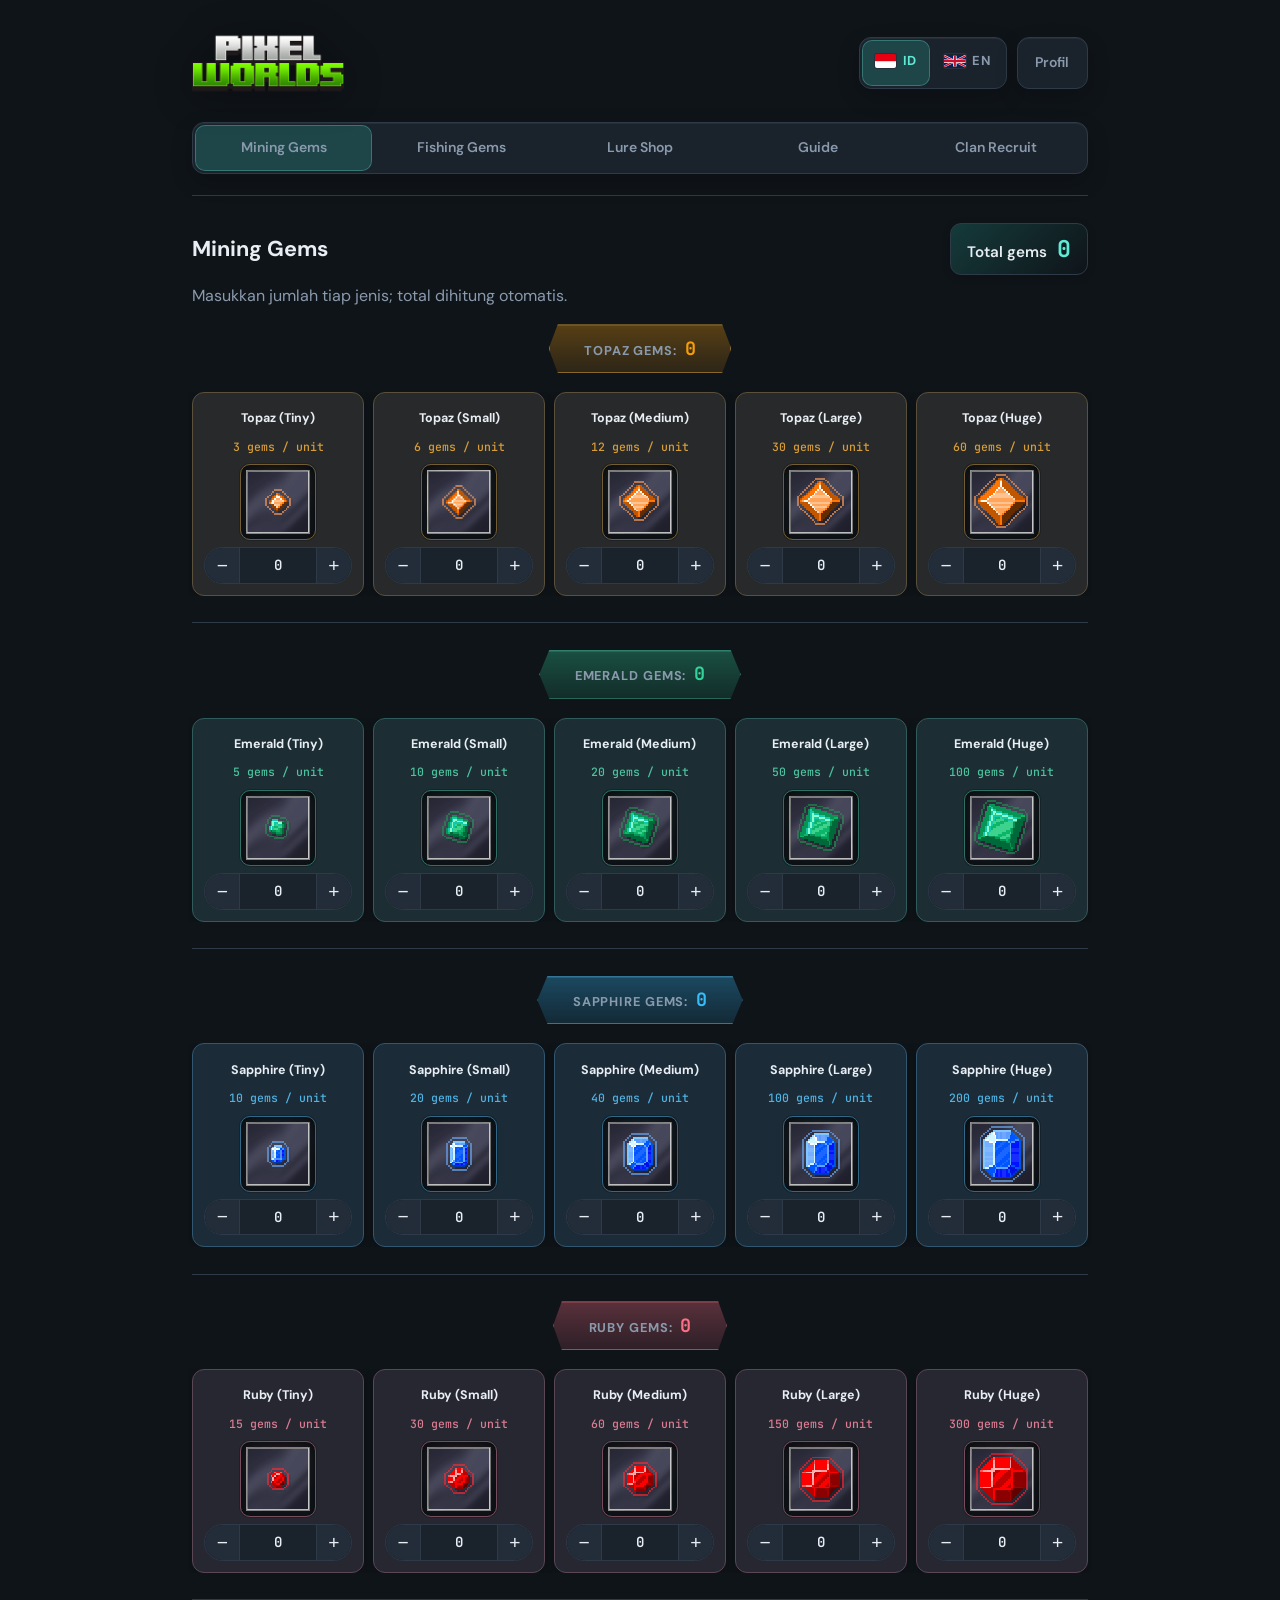
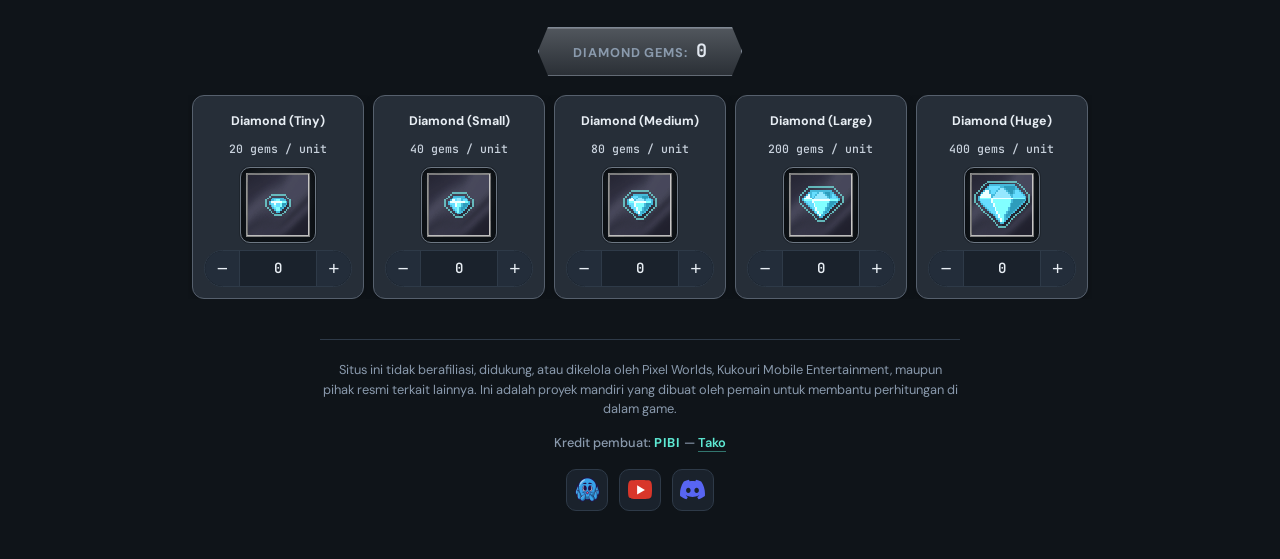
==== commit 521e55d7: "Update Calcu Lure" ====
--- a/index.html
+++ b/index.html
@@ -2,7 +2,10 @@
 <html lang="id">
   <head>
     <meta charset="UTF-8" />
-    <meta name="viewport" content="width=device-width, initial-scale=1" />
+    <meta
+      name="viewport"
+      content="width=device-width, initial-scale=1, viewport-fit=cover"
+    />
     <meta http-equiv="refresh" content="0; url=mining.html" />
     <link rel="canonical" href="mining.html" />
     <title>Pixel Worlds Tools</title>
